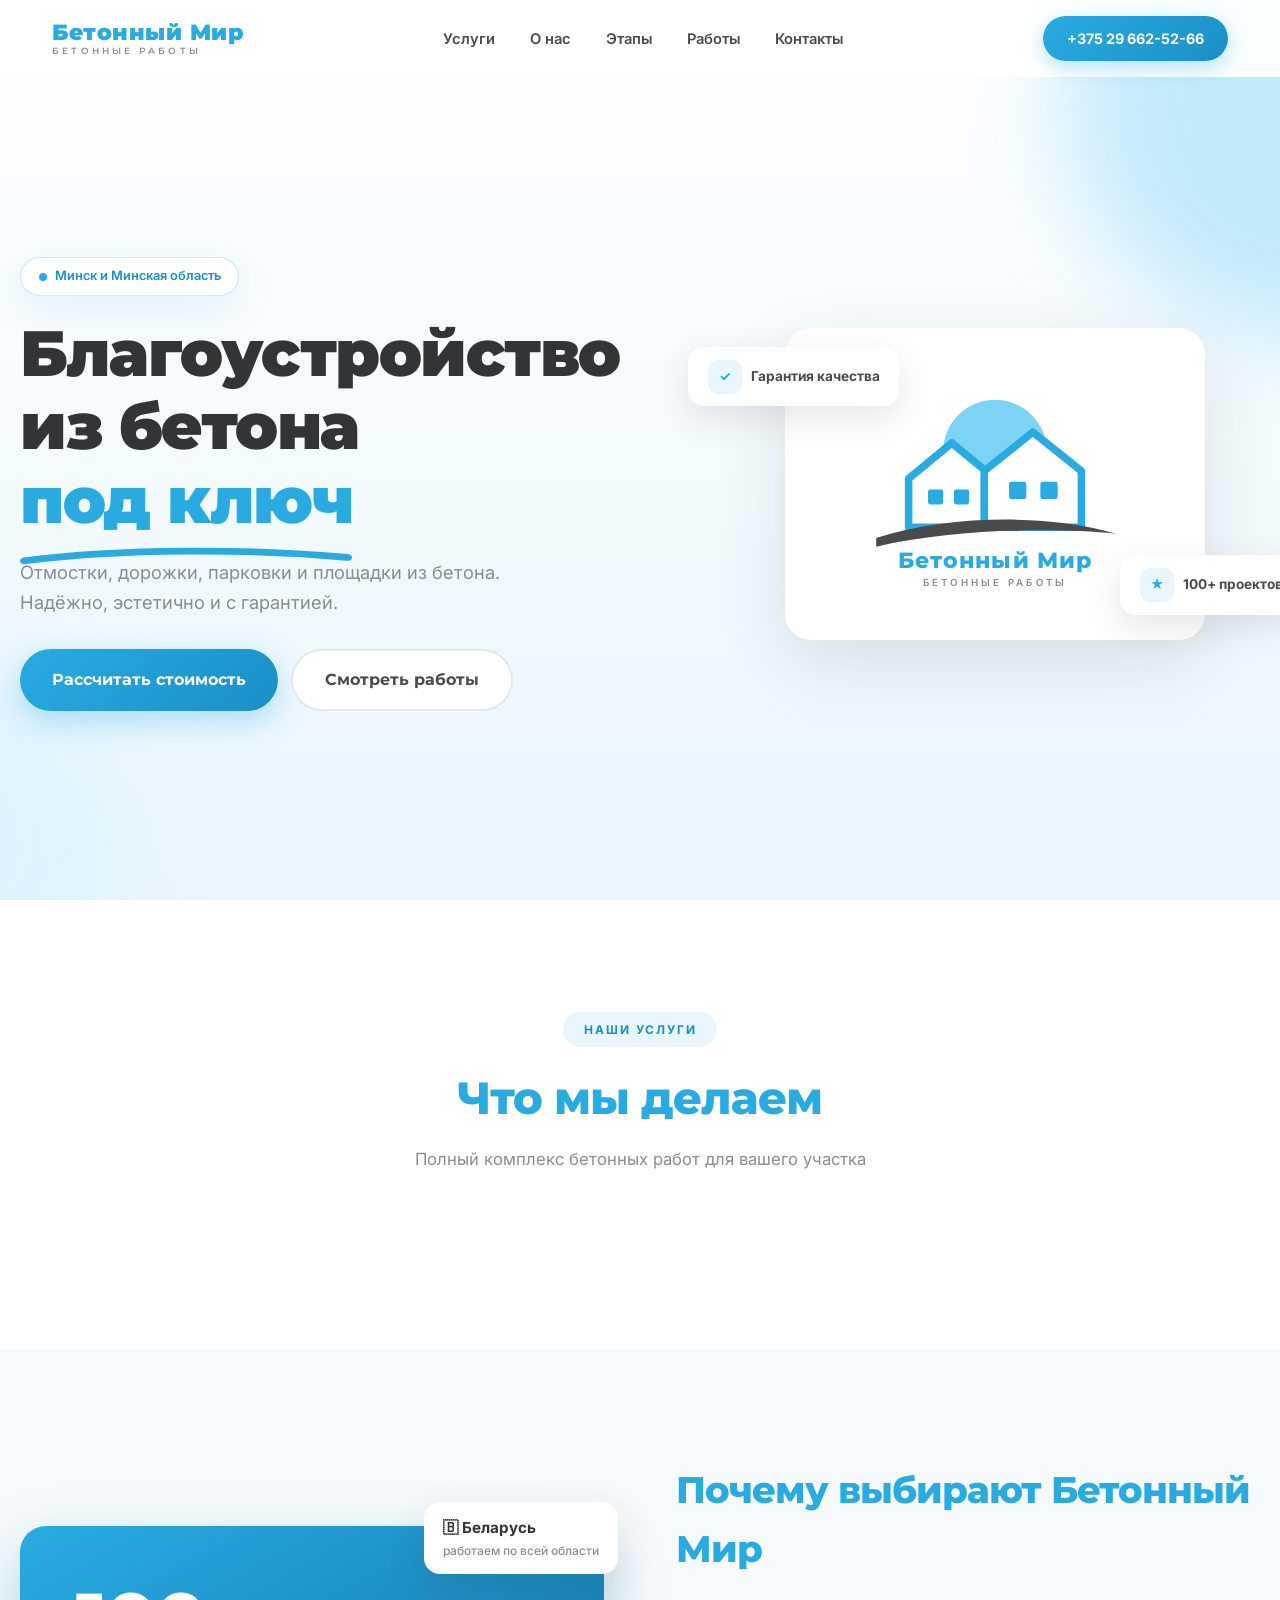
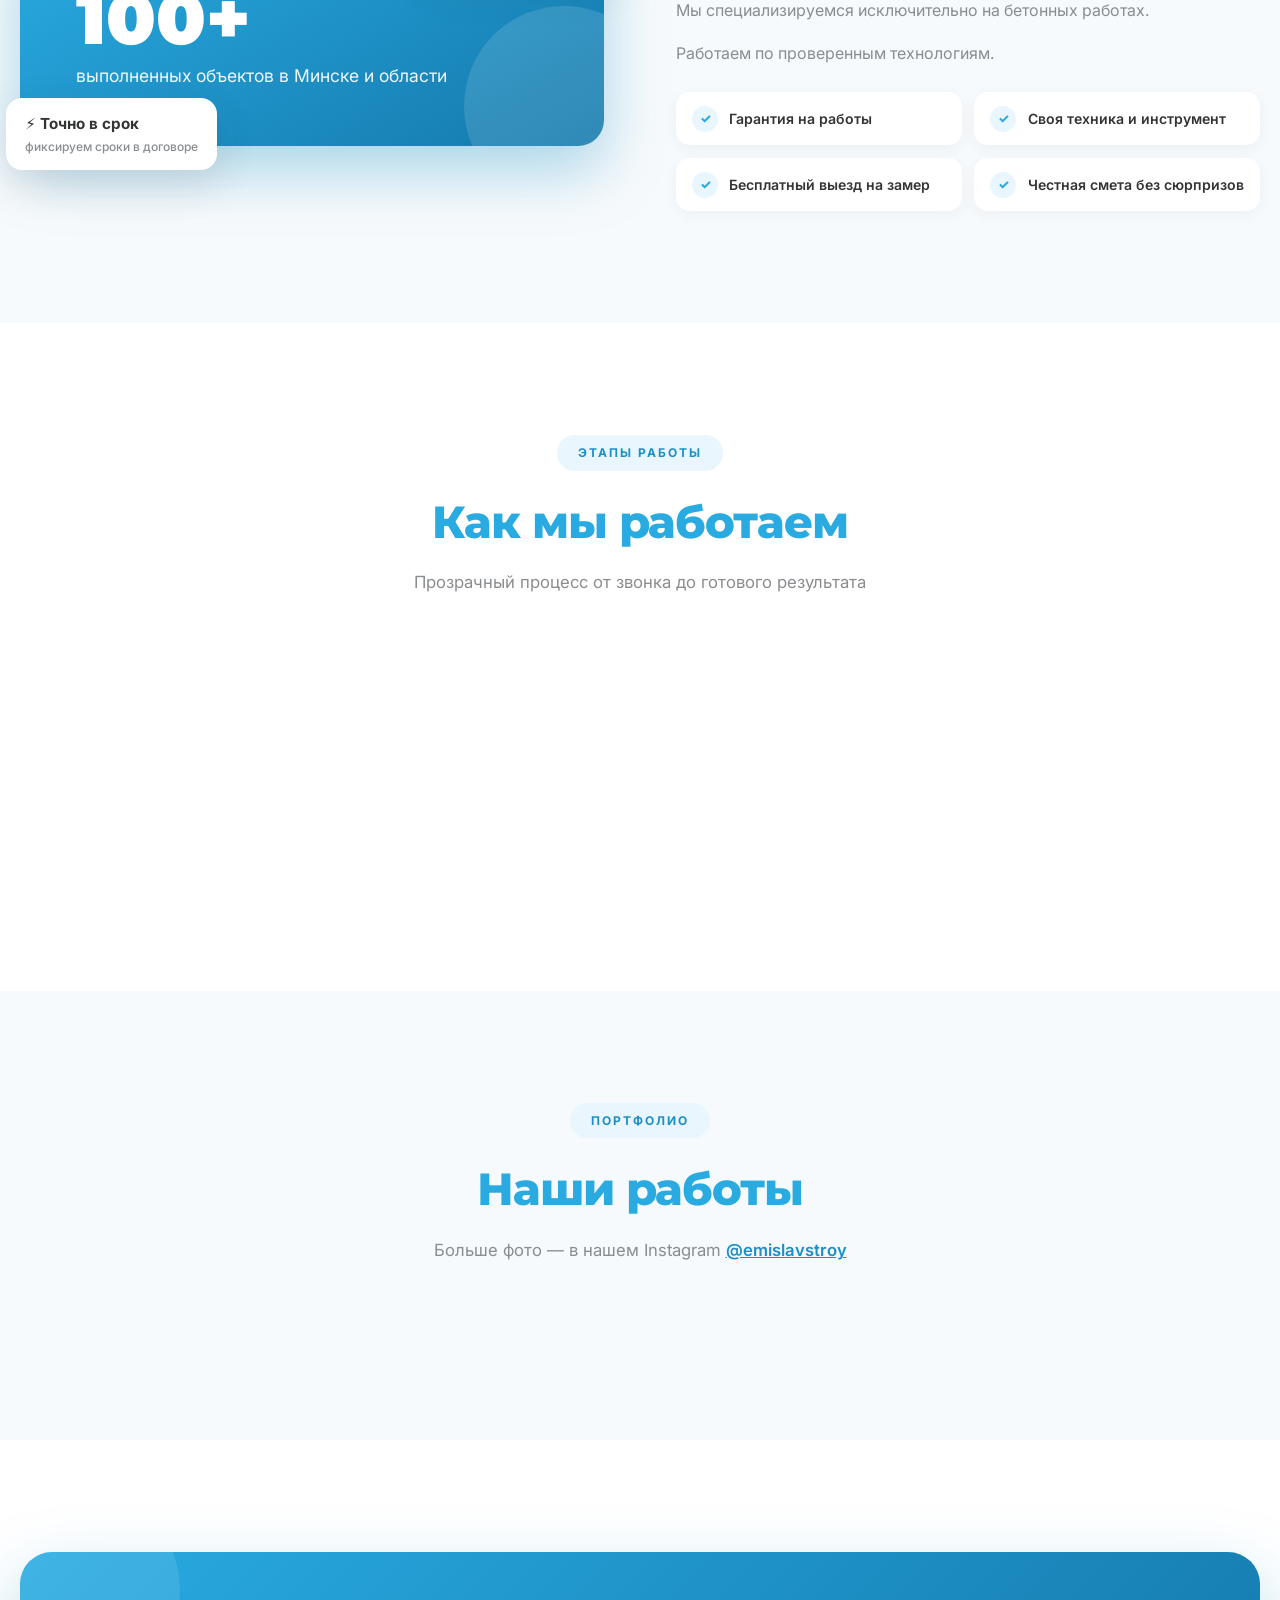
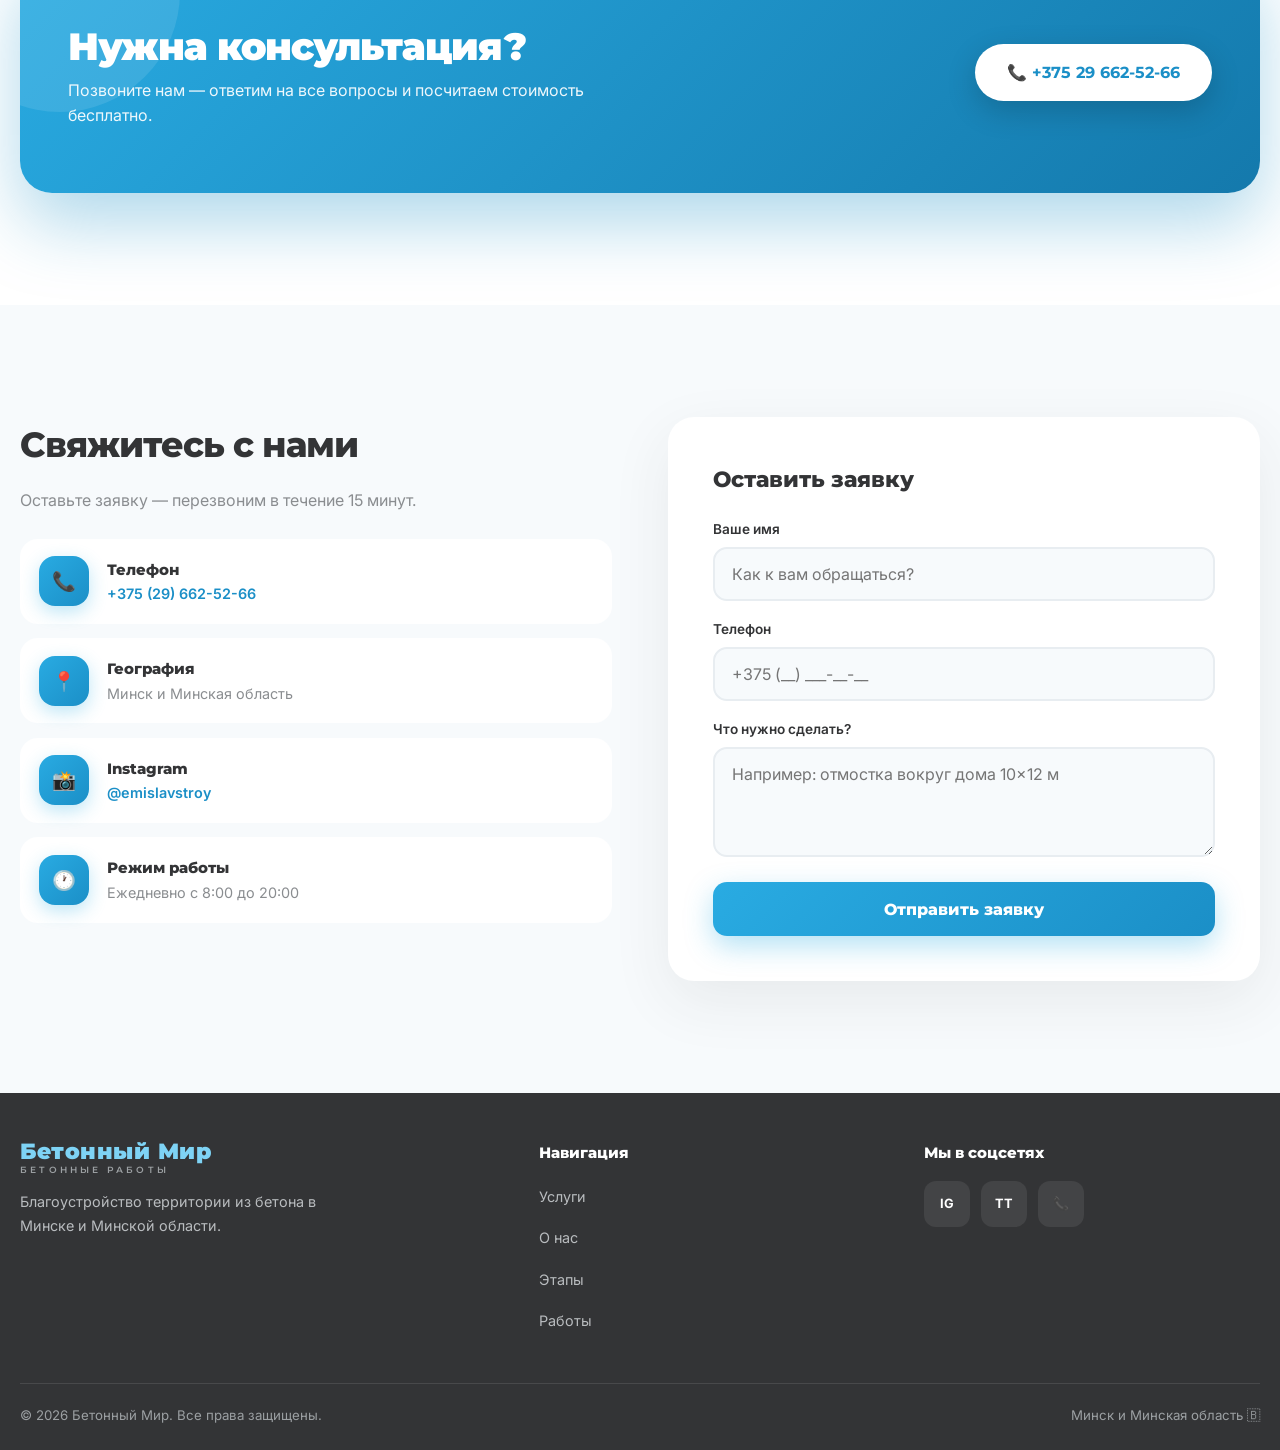
==== index.html @ 0eb6bd63 "Add files via upload" ====
<!DOCTYPE html>
<html lang="ru">
<head>
<meta charset="UTF-8">
<meta name="viewport" content="width=device-width, initial-scale=1.0, viewport-fit=cover">
<meta name="description" content="EMISLAVSTROY — бетонные работы в Минске и Минской области.">
<meta name="theme-color" content="#ffffff">
<title>Бетонный Мир — Бетонные работы | Минск и область</title>
<link rel="icon" href="data:image/svg+xml,%3Csvg xmlns='http://www.w3.org/2000/svg' viewBox='0 0 100 100'%3E%3Ccircle cx='50' cy='32' r='24' fill='%237ED3F5'/%3E%3Cpath d='M18 52 L36 37 L54 52 V76 H18 Z' fill='white' stroke='%2329ABE2' stroke-width='6'/%3E%3Cpath d='M48 48 L68 32 L88 48 V76 H48 Z' fill='white' stroke='%2329ABE2' stroke-width='6'/%3E%3C/svg%3E">
<link rel="preconnect" href="https://fonts.googleapis.com">
<link rel="preconnect" href="https://fonts.gstatic.com" crossorigin>
<link href="https://fonts.googleapis.com/css2?family=Montserrat:wght@500;700;800;900&family=Inter:wght@400;500;600;700&display=swap" rel="stylesheet">
<link rel="stylesheet" href="style.css">
</head>
<body>

<!-- Кнопка перехода в админку (видна только при наличии токена) -->
<a href="admin.html" id="adminLink" class="admin-fab" title="Админ-панель" style="display:none;">⚙️</a>

<nav class="navbar" aria-label="Главная навигация">
  <div class="nav-container">
    <a href="#" class="logo" aria-label="EMISLAVSTROY — на главную">
      <span class="logo-main">Бетонный Мир</span>
      <span class="logo-sub">Бетонные работы</span>
    </a>
    <ul class="nav-links">
      <li><a href="#services">Услуги</a></li>
      <li><a href="#about">О нас</a></li>
      <li><a href="#process">Этапы</a></li>
      <li><a href="#gallery">Работы</a></li>
      <li><a href="#contact">Контакты</a></li>
    </ul>
    <a href="tel:+375296625266" class="nav-phone" id="navPhone">+375 29 662-52-66</a>
    <a href="tel:+375296625266" class="nav-call" aria-label="Позвонить">📞</a>
    <button class="hamburger" id="hamburger" aria-label="Открыть меню" aria-expanded="false" aria-controls="mobileMenu">
      <span></span><span></span><span></span>
    </button>
  </div>
</nav>

<div class="mobile-menu" id="mobileMenu">
  <a class="m-link" href="#services">Услуги</a>
  <a class="m-link" href="#about">О нас</a>
  <a class="m-link" href="#process">Этапы</a>
  <a class="m-link" href="#gallery">Работы</a>
  <a class="m-link" href="#contact">Контакты</a>
  <a class="m-phone" href="tel:+375296625266" id="mobPhone">📞 +375 29 662-52-66</a>
  <div class="m-social">
    <a href="https://www.instagram.com/emislavstroy" target="_blank" rel="noopener" aria-label="Instagram" id="mobInst">IG</a>
    <a href="https://www.tiktok.com/@emislavstroy" target="_blank" rel="noopener" aria-label="TikTok" id="mobTiktok">TT</a>
  </div>
</div>

<header class="hero">
  <div class="hero-blob blob-1"></div>
  <div class="hero-blob blob-2"></div>
  <div class="hero-container">
    <div>
      <div class="hero-badge"><span class="dot"></span> <span id="heroBadge">Минск и Минская область</span></div>
      <h1><span id="heroTitle1">Благоустройство из бетона </span><span class="accent" id="heroTitle2">под ключ
        <svg viewBox="0 0 200 20" fill="none" preserveAspectRatio="none" aria-hidden="true"><path d="M3 15 C 60 4, 140 4, 197 12" stroke="#29ABE2" stroke-width="6" stroke-linecap="round"/></svg>
      </span></h1>
      <p id="heroSubtitle">Отмостки, дорожки, парковки и площадки из бетона. Надёжно, эстетично и с гарантией.</p>
      <div class="hero-buttons">
        <a href="#contact" class="btn btn-primary" id="heroBtn1">Рассчитать стоимость</a>
        <a href="#gallery" class="btn btn-ghost" id="heroBtn2">Смотреть работы</a>
      </div>
    </div>
    <div class="hero-visual">
      <div class="hero-card">
        <svg viewBox="0 0 300 200" fill="none" xmlns="http://www.w3.org/2000/svg" role="img" aria-label="Логотип EMISLAVSTROY">
          <circle cx="150" cy="70" r="48" fill="#7ED3F5"/>
          <g stroke="#29ABE2" stroke-width="7" fill="#fff" stroke-linejoin="round">
            <path d="M70 95 L110 62 L150 95 V140 H70 Z"/>
            <path d="M140 88 L185 52 L230 88 V140 H140 Z"/>
          </g>
          <g fill="#29ABE2">
            <rect x="88" y="105" width="14" height="14" rx="2"/>
            <rect x="112" y="105" width="14" height="14" rx="2"/>
            <rect x="163" y="98" width="16" height="16" rx="2"/>
            <rect x="192" y="98" width="16" height="16" rx="2"/>
          </g>
          <path d="M40 150 C 110 128, 200 128, 262 146 C 200 140, 110 142, 40 158 Z" fill="#4A4B4D"/>
          <text x="150" y="178" text-anchor="middle" font-family="Montserrat, sans-serif" font-weight="800" font-size="20" fill="#29ABE2" letter-spacing="1">Бетонный Мир</text>
          <text x="150" y="194" text-anchor="middle" font-family="Inter, sans-serif" font-weight="600" font-size="9" fill="#8A8D90" letter-spacing="3">БЕТОННЫЕ РАБОТЫ</text>
        </svg>
      </div>
      <div class="hero-float float-1"><span class="ico">✓</span> Гарантия качества</div>
      <div class="hero-float float-2"><span class="ico">★</span> 100+ проектов</div>
    </div>
  </div>
</header>

<main>
<section id="services">
  <div class="container">
    <div class="section-header fade-in">
      <div class="section-tag" id="svcTag">Наши услуги</div>
      <h2 class="section-title"><span id="svcTitle1">Что мы </span><span id="svcTitle2">делаем</span></h2>
      <p class="section-subtitle" id="svcSubtitle">Полный комплекс бетонных работ для вашего участка</p>
    </div>
    <div class="services-grid" id="servicesGrid"></div>
  </div>
</section>

<section id="about" class="about">
  <div class="container">
    <div class="about-grid">
      <div class="about-visual fade-in">
        <div class="about-main-card">
          <div class="big" id="aboutBig">100+</div>
          <div class="lbl" id="aboutLbl">выполненных объектов в Минске и области</div>
        </div>
        <div class="about-mini mini-1">🇧 Беларусь<small>работаем по всей области</small></div>
        <div class="about-mini mini-2">⚡ Точно в срок<small>фиксируем сроки в договоре</small></div>
      </div>
      <div class="about-text fade-in">
        <h2><span id="aboutTitle1">Почему выбирают </span><span id="aboutTitle2">Бетонный Мир</span></h2>
        <p id="aboutP1">Мы специализируемся исключительно на бетонных работах.</p>
        <p id="aboutP2">Работаем по проверенным технологиям.</p>
        <div class="about-features" id="aboutFeatures"></div>
      </div>
    </div>
  </div>
</section>

<section id="process">
  <div class="container">
    <div class="section-header fade-in">
      <div class="section-tag" id="procTag">Этапы работы</div>
      <h2 class="section-title"><span id="procTitle1">Как мы </span><span id="procTitle2">работаем</span></h2>
      <p class="section-subtitle" id="procSubtitle">Прозрачный процесс от звонка до готового результата</p>
    </div>
    <div class="process-steps" id="processSteps"></div>
  </div>
</section>

<section id="gallery" class="gallery">
  <div class="container">
    <div class="section-header fade-in">
      <div class="section-tag" id="galTag">Портфолио</div>
      <h2 class="section-title"><span id="galTitle1">Наши </span><span id="galTitle2">работы</span></h2>
      <p class="section-subtitle" id="galSubtitle">Больше фото — в нашем Instagram <a href="https://www.instagram.com/emislavstroy" target="_blank" rel="noopener" style="color:var(--blue-dark);font-weight:600;" id="galInstLink">@emislavstroy</a></p>
    </div>
    <div class="gallery-grid" id="galleryGrid"></div>
  </div>
</section>

<section>
  <div class="container">
    <div class="cta-box fade-in">
      <div>
        <h2 id="ctaTitle">Нужна консультация?</h2>
        <p id="ctaSubtitle">Позвоните нам — ответим на все вопросы и посчитаем стоимость бесплатно.</p>
      </div>
      <a href="tel:+375296625266" class="btn btn-white" id="ctaPhone">📞 +375 29 662-52-66</a>
    </div>
  </div>
</section>

<section id="contact" class="contact">
  <div class="container">
    <div class="contact-grid">
      <div class="contact-info fade-in">
        <h2 id="contactTitle">Свяжитесь с нами</h2>
        <p id="contactSubtitle">Оставьте заявку — перезвоним в течение 15 минут.</p>
        <div id="contactItems"></div>
      </div>
      <form class="contact-form fade-in" id="contactForm" onsubmit="submitForm(event)">
        <h3>Оставить заявку</h3>
        <div class="form-group"><label for="name">Ваше имя</label><input id="name" type="text" autocomplete="name" placeholder="Как к вам обращаться?" required></div>
        <div class="form-group"><label for="phone">Телефон</label><input id="phone" type="tel" inputmode="tel" autocomplete="tel" placeholder="+375 (__) ___-__-__" required></div>
        <div class="form-group"><label for="msg">Что нужно сделать?</label><textarea id="msg" placeholder="Например: отмостка вокруг дома 10×12 м"></textarea></div>
        <button type="submit" class="form-btn">Отправить заявку</button>
      </form>
    </div>
  </div>
</section>
</main>

<footer class="footer">
  <div class="container">
    <div class="footer-container">
      <div>
        <a href="#" class="logo"><span class="logo-main">Бетонный Мир</span><span class="logo-sub">Бетонные работы</span></a>
        <p class="footer-desc" id="footerDesc">Благоустройство территории из бетона в Минске и Минской области.</p>
      </div>
      <div>
        <h4>Навигация</h4>
        <ul>
          <li><a href="#services">Услуги</a></li>
          <li><a href="#about">О нас</a></li>
          <li><a href="#process">Этапы</a></li>
          <li><a href="#gallery">Работы</a></li>
        </ul>
      </div>
      <div>
        <h4>Мы в соцсетях</h4>
        <div class="socials">
          <a href="https://www.instagram.com/emislavstroy" target="_blank" rel="noopener" aria-label="Instagram" id="footInst">IG</a>
          <a href="https://www.tiktok.com/@emislavstroy" target="_blank" rel="noopener" aria-label="TikTok" id="footTiktok">TT</a>
          <a href="tel:+375296625266" aria-label="Позвонить" id="footPhone">📞</a>
        </div>
      </div>
    </div>
    <div class="footer-bottom">
      <span id="footerCopy">© 2026 EMISLAVSTROY. Все права защищены.</span>
      <span id="footerGeo">Минск и Минская область 🇧</span>
    </div>
  </div>
</footer>

<div class="mobile-cta">
  <a href="tel:+375296625266" class="call" id="mobCtaCall">📞 Позвонить</a>
  <a href="#contactForm" class="req">Оставить заявку</a>
</div>


<script src="script.js"></script>
<script>
/* ===== DYNAMIC CONTENT ENGINE ===== */
document.addEventListener('DOMContentLoaded', function(){
  const LS = k => localStorage.getItem(k);
  const LSJ = k => { try { return JSON.parse(LS(k)||'null'); } catch(e){ return null; } };

  const defaultContent = {
    hero:{ badge:'Минск и Минская область', title:'Благоустройство из бетона', titleAccent:'под ключ', subtitle:'Отмостки, дорожки, парковки и площадки из бетона. Надёжно, эстетично и с гарантией.', btnPrimary:'Рассчитать стоимость', btnGhost:'Смотреть работы' },
    services:{ tag:'Наши услуги', title:'Что мы', titleAccent:'делаем', subtitle:'Полный комплекс бетонных работ для вашего участка' },
    about:{ title:'Почему выбирают', titleAccent:'Бетонный Мир', p1:'Мы специализируемся исключительно на бетонных работах.', p2:'Работаем по проверенным технологиям.', stats:{ big:'100+', label:'выполненных объектов в Минске и области' }, features:['Гарантия на работы','Своя техника и инструмент','Бесплатный выезд на замер','Честная смета без сюрпризов'] },
    process:{ tag:'Этапы работы', title:'Как мы', titleAccent:'работаем', subtitle:'Прозрачный процесс от звонка до готового результата', steps:[ {num:'1',title:'Заявка',desc:'Звоните или пишете нам — консультируем бесплатно'}, {num:'2',title:'Выезд и замер',desc:'Приезжаем на объект, оцениваем объём работ'}, {num:'3',title:'Смета и сроки',desc:'Называем точную стоимость и дату готовности'}, {num:'4',title:'Сдача объекта',desc:'Выполняем работы и убираем за собой территорию'} ] },
    gallery:{ tag:'Портфолио', title:'Наши', titleAccent:'работы', subtitle:'Больше фото — в нашем Instagram <a href="https://www.instagram.com/emislavstroy" target="_blank" rel="noopener" style="color:var(--blue-dark);font-weight:600;">@emislavstroy</a>' },
    cta:{ title:'Нужна консультация?', subtitle:'Позвоните нам — ответим на все вопросы и посчитаем стоимость бесплатно.' },
    contact:{ title:'Свяжитесь с нами', subtitle:'Оставьте заявку — перезвоним в течение 15 минут.', items:[ {icon:'📞',title:'Телефон',value:'+375 (29) 662-52-66',type:'phone'}, {icon:'📍',title:'География',value:'Минск и Минская область',type:'text'}, {icon:'📸',title:'Instagram',value:'@emislavstroy',type:'link',url:'https://www.instagram.com/emislavstroy'}, {icon:'🕐',title:'Режим работы',value:'Ежедневно с 8:00 до 20:00',type:'text'} ] },
    footer:{ desc:'Благоустройство территории из бетона в Минске и Минской области.', copy:'© 2026 Бетонный Мир. Все права защищены.', geo:'Минск и Минская область 🇧' }
  };

  const st = LSJ('emis_settings') || {};
  const c = LSJ('emis_content') || defaultContent;

  function setText(id, val) { const el = document.getElementById(id); if (el && val !== undefined) el.textContent = val; }
  function setHTML(id, val) { const el = document.getElementById(id); if (el && val !== undefined) el.innerHTML = val; }

  // Settings
  const setPhone = (id, phone) => {
    const el = document.getElementById(id);
    if (!el || !phone) return;
    const clean = phone.replace(/\D/g, '');
    el.textContent = (id.includes('cta') || id.includes('mobCta')) ? '📞 ' + phone : phone;
    if (el.tagName === 'A') el.href = 'tel:' + clean;
  };
  if (st.phone) {
    setPhone('navPhone', st.phone); setPhone('mobPhone', st.phone);
    setPhone('ctaPhone', st.phone); setPhone('mobCtaCall', st.phone);
    const fp = document.getElementById('footPhone'); if (fp) fp.href = 'tel:' + st.phone.replace(/\D/g, '');
  }
  if (st.instagram) {
    ['mobInst', 'footInst', 'galInstLink'].forEach(id => { const el = document.getElementById(id); if (el) el.href = st.instagram; });
  }
  if (st.tiktok) {
    ['mobTiktok', 'footTiktok'].forEach(id => { const el = document.getElementById(id); if (el) el.href = st.tiktok; });
  }
  if (st.siteTitle) document.title = st.siteTitle;
  const meta = document.querySelector('meta[name="description"]');
  if (meta && st.metaDescription) meta.content = st.metaDescription;

  // Content
  if (c.hero) {
    setText('heroBadge', c.hero.badge);
    setText('heroTitle1', c.hero.title ? c.hero.title + ' ' : '');
    if (c.hero.titleAccent) {
      const el = document.getElementById('heroTitle2');
      if (el) el.childNodes[0].textContent = c.hero.titleAccent + ' ';
    }
    setText('heroSubtitle', c.hero.subtitle);
    setText('heroBtn1', c.hero.btnPrimary);
    setText('heroBtn2', c.hero.btnGhost);
  }
  if (c.services) {
    setText('svcTag', c.services.tag);
    setText('svcTitle1', c.services.title ? c.services.title + ' ' : '');
    setText('svcTitle2', c.services.titleAccent);
    setText('svcSubtitle', c.services.subtitle);
  }
  if (c.about) {
    setText('aboutTitle1', c.about.title ? c.about.title + ' ' : '');
    setText('aboutTitle2', c.about.titleAccent);
    setText('aboutP1', c.about.p1);
    setText('aboutP2', c.about.p2);
    setText('aboutBig', c.about.stats?.big);
    setText('aboutLbl', c.about.stats?.label);
    if (c.about.features) {
      document.getElementById('aboutFeatures').innerHTML = c.about.features.map(f =>
        `<div class="about-feature"><span class="check">✓</span><span>${f}</span></div>`).join('');
    }
  }

  // Этапы — ВСЕГДА рендерим (из контента или из дефолта)
  const proc = c.process || defaultContent.process;
  setText('procTag', proc.tag);
  setText('procTitle1', proc.title ? proc.title + ' ' : '');
  setText('procTitle2', proc.titleAccent);
  setText('procSubtitle', proc.subtitle);
  const steps = proc.steps || defaultContent.process.steps;
  document.getElementById('processSteps').innerHTML = steps.map(s =>
    `<div class="step fade-in"><div class="step-num">${s.num}</div><h3>${s.title}</h3><p>${s.desc}</p></div>`).join('');

  if (c.gallery) {
    setText('galTag', c.gallery.tag);
    setText('galTitle1', c.gallery.title ? c.gallery.title + ' ' : '');
    setText('galTitle2', c.gallery.titleAccent);
    setHTML('galSubtitle', c.gallery.subtitle);
  }
  if (c.cta) {
    setText('ctaTitle', c.cta.title);
    setText('ctaSubtitle', c.cta.subtitle);
  }
  if (c.contact) {
    setText('contactTitle', c.contact.title);
    setText('contactSubtitle', c.contact.subtitle);
    if (c.contact.items) {
      document.getElementById('contactItems').innerHTML = c.contact.items.map(it => {
        let val = it.type === 'phone' ? `<a href="tel:${it.value.replace(/\D/g, '')}">${it.value}</a>` :
                    it.type === 'link' ? `<a href="${it.url || '#' }" target="_blank" rel="noopener">${it.value}</a>` : it.value;
        return `<div class="contact-item"><div class="contact-icon">${it.icon}</div><div><h4>${it.title}</h4><p>${val}</p></div></div>`;
      }).join('');
    }
  }
  if (c.footer) {
    setText('footerDesc', c.footer.desc);
    setText('footerCopy', c.footer.copy);
    setText('footerGeo', c.footer.geo);
  }

  // Services
  const svcs = LSJ('emis_services');
  if (svcs && svcs.length) {
    document.getElementById('servicesGrid').innerHTML = svcs.map((s, i) => {
      const img = s.image ? `<img src="${s.image}" alt="${s.title}" class="svc-img" loading="lazy">` : `<div class="service-icon">${s.icon || '🔧'}</div>`;
      return `<div class="service-card fade-in"><span class="num">0${i + 1}</span>${img}<h3>${s.title}</h3><p>${s.desc}</p></div>`;
    }).join('');
  }

  // Gallery
  const gals = LSJ('emis_gallery');
  if (gals && gals.length) {
    document.getElementById('galleryGrid').innerHTML = gals.map(g => {
      const bg = g.image ? `background-image:url('${g.image}');background-size:cover;background-position:center;` : '';
      return `<div class="gallery-item" style="${bg}"><span class="g-icon">📷</span><div class="cap">${g.title}<small>${g.subtitle}</small></div></div>`;
    }).join('');
  }

  // Показать кнопку админки если авторизован
  if (localStorage.getItem('emis_admin_token') === 'ok') {
    document.getElementById('adminLink').style.display = 'flex';
  }

  // Live-sync
  window.addEventListener('storage', e => {
    if (e.key && e.key.startsWith('emis_')) location.reload();
  });
  if (typeof BroadcastChannel !== 'undefined') {
    const bc = new BroadcastChannel('emis_sync');
    bc.onmessage = () => location.reload();
  }
});
</script>
</body>
</html>
---- style.css ----
/* ============ БАЗА (mobile-first) ============ */
:root {
    --blue: #29ABE2;
    --blue-dark: #1B8FC7;
    --blue-deep: #1479AC;
    --blue-light: #E9F6FD;
    --blue-sky: #7ED3F5;
    --graphite: #4A4B4D;
    --graphite-dark: #333436;
    --gray: #8A8D90;
    --light: #F7FAFC;
    --white: #FFFFFF;
    --radius: 22px;
    --shadow: 0 10px 40px rgba(41,171,226,.12);
    --nav-h: 64px;
    --safe-b: env(safe-area-inset-bottom, 0px);
    --safe-t: env(safe-area-inset-top, 0px);
}

* { margin: 0; padding: 0; box-sizing: border-box; }

html {
    scroll-behavior: smooth;
    -webkit-text-size-adjust: 100%;
    text-size-adjust: 100%;
}

body {
    font-family: 'Inter', system-ui, -apple-system, sans-serif;
    font-size: 16px;
    color: var(--graphite);
    background: var(--white);
    line-height: 1.6;
    overflow-x: clip;
    -webkit-tap-highlight-color: transparent;
    touch-action: manipulation;
}

h1,h2,h3,h4,.logo { font-family: 'Montserrat', sans-serif; }
img, svg { max-width: 100%; display: block; }
a { -webkit-touch-callout: none; }

::selection { background: var(--blue); color: #fff; }

:focus-visible { outline: 3px solid var(--blue); outline-offset: 3px; border-radius: 6px; }

/* Контейнер — резиновый на всех экранах */
.container {
    width: min(100% - 2.5rem, 1300px);
    margin-inline: auto;
}

section {
    padding: clamp(3.5rem, 9vw, 7rem) 0;
    scroll-margin-top: calc(var(--nav-h) + 12px);
}

/* ============ NAVBAR ============ */
.navbar {
    position: fixed; top: 0; left: 0; right: 0; z-index: 1000;
    padding: .8rem 1.2rem;
    padding-top: calc(.8rem + var(--safe-t));
    background: rgba(255,255,255,.92);
    backdrop-filter: blur(14px);
    -webkit-backdrop-filter: blur(14px);
    transition: box-shadow .3s, padding .3s;
}
.navbar.scrolled { box-shadow: 0 4px 24px rgba(51,52,54,.08); }

.nav-container {
    width: min(100% - 2.5rem, 1300px);
    margin-inline: auto;
    display: flex; align-items: center; justify-content: space-between; gap: 1rem;
}

.logo { display: flex; flex-direction: column; line-height: 1; text-decoration: none; }
.logo-main { font-size: clamp(1rem, 4vw, 1.35rem); font-weight: 900; color: var(--blue); letter-spacing: .5px; }
.logo-sub { font-size: .55rem; font-weight: 600; color: var(--gray); letter-spacing: 3.2px; margin-top: 3px; text-transform: uppercase; }

.nav-links { display: none; }
.nav-phone { display: none; }

/* Кнопка звонка (мобайл) — 44px tap-target */
.nav-call {
    width: 44px; height: 44px; border-radius: 50%;
    background: linear-gradient(135deg, var(--blue), var(--blue-dark));
    color: #fff; display: flex; align-items: center; justify-content: center;
    text-decoration: none; font-size: 1.1rem; flex-shrink: 0;
    box-shadow: 0 6px 18px rgba(41,171,226,.35);
}

.hamburger {
    width: 44px; height: 44px; border: 0; background: transparent;
    display: flex; flex-direction: column; align-items: center; justify-content: center;
    gap: 5px; cursor: pointer; border-radius: 10px;
}
.hamburger span { width: 24px; height: 3px; background: var(--graphite); border-radius: 2px; transition: .3s; }
.hamburger.active span:nth-child(1) { transform: translateY(8px) rotate(45deg); }
.hamburger.active span:nth-child(2) { opacity: 0; }
.hamburger.active span:nth-child(3) { transform: translateY(-8px) rotate(-45deg); }

/* Мобильное меню — во весь экран */
.mobile-menu {
    position: fixed; inset: 0; z-index: 999;
    background: #fff;
    padding: calc(var(--nav-h) + var(--safe-t) + 1.5rem) 1.5rem 2rem;
    display: flex; flex-direction: column; gap: .4rem;
    transform: translateX(100%);
    transition: transform .4s cubic-bezier(.4,0,.2,1);
    visibility: hidden;
}
.mobile-menu.open { transform: translateX(0); visibility: visible; }
.mobile-menu a.m-link {
    font-family: 'Montserrat'; font-weight: 800; font-size: 1.3rem;
    color: var(--graphite-dark); text-decoration: none;
    padding: .9rem .5rem; border-bottom: 1px solid #EEF2F5;
    min-height: 48px; display: flex; align-items: center;
}
.mobile-menu a.m-link:active { color: var(--blue); }
.mobile-menu .m-phone {
    margin-top: 1.5rem; text-align: center;
    background: linear-gradient(135deg, var(--blue), var(--blue-dark));
    color: #fff; text-decoration: none; font-weight: 800; font-family: 'Montserrat';
    padding: 1.1rem; border-radius: 16px; font-size: 1.1rem;
    box-shadow: 0 10px 30px rgba(41,171,226,.35);
}
.mobile-menu .m-social { margin-top: auto; display: flex; gap: .8rem; justify-content: center; padding-top: 1.5rem; }
.mobile-menu .m-social a {
    width: 48px; height: 48px; border-radius: 14px; background: var(--blue-light);
    color: var(--blue-dark); font-weight: 800; display: flex; align-items: center; justify-content: center;
    text-decoration: none; font-size: .85rem;
}
body.menu-open { overflow: hidden; }

/* ============ HERO ============ */
.hero {
    min-height: 100vh;
    min-height: 100dvh; /* корректная высота на мобильных браузерах */
    background: linear-gradient(180deg, #fff 0%, var(--blue-light) 100%);
    display: flex; align-items: center;
    position: relative; overflow: hidden;
    padding: calc(var(--nav-h) + var(--safe-t) + 2.5rem) 0 calc(3rem + var(--safe-b));
}
.hero-blob { position: absolute; border-radius: 50%; filter: blur(50px); opacity: .45; pointer-events: none; }
.blob-1 { width: min(70vw, 500px); height: min(70vw, 500px); background: var(--blue-sky); top: -18%; right: -22%; }
.blob-2 { width: min(55vw, 350px); height: min(55vw, 350px); background: #CFEFFF; bottom: -12%; left: -18%; }

.hero-container {
    width: min(100% - 2.5rem, 1300px); margin-inline: auto;
    display: grid; grid-template-columns: 1fr; gap: 3rem;
    align-items: center; position: relative; z-index: 2;
}

.hero-badge {
    display: inline-flex; align-items: center; gap: .5rem;
    background: #fff; border: 1px solid rgba(41,171,226,.25);
    color: var(--blue-dark); font-weight: 600; font-size: .8rem;
    padding: .5rem 1.1rem; border-radius: 50px; margin-bottom: 1.3rem;
    box-shadow: var(--shadow);
}
.hero-badge .dot { width: 8px; height: 8px; border-radius: 50%; background: var(--blue); animation: pulse 2s infinite; }
@keyframes pulse { 0%,100%{box-shadow:0 0 0 0 rgba(41,171,226,.4);} 50%{box-shadow:0 0 0 8px rgba(41,171,226,0);} }

.hero h1 {
    font-size: clamp(1.75rem, 6.5vw, 4rem);
    font-weight: 900; color: var(--graphite-dark);
    line-height: 1.15; letter-spacing: -1px; margin-bottom: 1.3rem;
    overflow-wrap: break-word;
}
.hero h1 .accent { color: var(--blue); position: relative; display: inline-block; }
.hero h1 .accent svg { position: absolute; left: 0; bottom: -.45em; width: 100%; height: .35em; }

.hero p { font-size: clamp(.98rem, 2.5vw, 1.15rem); color: var(--gray); max-width: 540px; margin-bottom: 2rem; }

.hero-buttons { display: flex; flex-direction: column; gap: .8rem; }
.btn {
    padding: 1rem 2rem; min-height: 52px; border-radius: 50px;
    font-weight: 700; font-size: 1rem; text-decoration: none;
    transition: transform .3s, box-shadow .3s, border-color .3s, color .3s;
    display: inline-flex; align-items: center; justify-content: center; gap: .6rem;
    font-family: 'Montserrat'; text-align: center;
}
.btn-primary { background: linear-gradient(135deg, var(--blue), var(--blue-dark)); color: #fff; box-shadow: 0 10px 30px rgba(41,171,226,.35); }
.btn-primary:active { transform: scale(.97); }
.btn-ghost { background: #fff; color: var(--graphite); border: 2px solid #E3E8EC; }

.hero-visual { display: flex; justify-content: center; position: relative; }
.hero-card {
    background: #fff; border-radius: 26px; padding: clamp(1.5rem, 5vw, 3rem);
    box-shadow: 0 25px 70px rgba(51,52,54,.12); text-align: center;
    width: min(100%, 420px);
}
.hero-float { display: none; }

/* ============ СЕКЦИИ: заголовки ============ */
.section-header { text-align: center; margin-bottom: clamp(2.5rem, 6vw, 4rem); }
.section-tag {
    display: inline-block; background: var(--blue-light); color: var(--blue-dark);
    font-weight: 700; font-size: .75rem; letter-spacing: 2px; text-transform: uppercase;
    padding: .5rem 1.3rem; border-radius: 50px; margin-bottom: 1rem;
}
.section-title { font-size: clamp(1.6rem, 5.5vw, 2.8rem); font-weight: 800; color: var(--graphite-dark); letter-spacing: -1px; margin-bottom: .7rem; }
.section-title span { color: var(--blue); }
.section-subtitle { color: var(--gray); font-size: clamp(.95rem, 2.5vw, 1.05rem); max-width: 640px; margin-inline: auto; }

/* ============ УСЛУГИ ============ */
.services-grid {
    display: grid; gap: 1.2rem;
    grid-template-columns: repeat(auto-fit, minmax(min(100%, 280px), 1fr));
}
.service-card {
    background: #fff; border: 1px solid #EDF1F4; border-radius: var(--radius);
    padding: 2rem 1.6rem; transition: transform .35s, box-shadow .35s, border-color .35s;
    position: relative; overflow: hidden;
}
.service-card .num { position: absolute; top: 1.3rem; right: 1.4rem; font-family: 'Montserrat'; font-weight: 900; font-size: 2.2rem; color: #EFF6FA; }
.service-icon {
    width: 60px; height: 60px; border-radius: 18px;
    background: linear-gradient(135deg, var(--blue-light), #D3EEFC);
    display: flex; align-items: center; justify-content: center;
    font-size: 1.6rem; margin-bottom: 1.2rem;
}
.service-card h3 { font-size: 1.15rem; font-weight: 800; color: var(--graphite-dark); margin-bottom: .6rem; }
.service-card p { color: var(--gray); font-size: .95rem; }

/* ============ О НАС ============ */
.about { background: var(--light); }
.about-grid { display: grid; grid-template-columns: 1fr; gap: 3.5rem; align-items: center; }
.about-visual { position: relative; margin-top: 1.5rem; }
.about-main-card {
    background: linear-gradient(150deg, var(--blue), var(--blue-deep));
    border-radius: 26px; padding: clamp(2rem, 6vw, 3.5rem); color: #fff;
    box-shadow: 0 25px 60px rgba(27,143,199,.35);
    position: relative; overflow: hidden;
}
.about-main-card::after { content:''; position: absolute; right: -60px; bottom: -60px; width: 200px; height: 200px; border-radius: 50%; background: rgba(255,255,255,.12); }
.about-main-card .big { font-family: 'Montserrat'; font-size: clamp(3rem, 10vw, 4.5rem); font-weight: 900; line-height: 1; }
.about-main-card .lbl { font-size: clamp(.95rem, 2.5vw, 1.1rem); opacity: .92; margin-top: .5rem; }
.about-mini {
    position: absolute; background: #fff; border-radius: 16px; padding: .9rem 1.2rem;
    box-shadow: 0 15px 40px rgba(51,52,54,.12); font-weight: 700; color: var(--graphite-dark); font-size: .95rem;
}
.about-mini small { display: block; color: var(--gray); font-weight: 500; font-size: .75rem; }
.mini-1 { top: -18px; right: 8px; }
.mini-2 { bottom: -18px; left: 8px; }

.about-text h2 { font-size: clamp(1.6rem, 5vw, 2.3rem); font-weight: 800; color: var(--graphite-dark); letter-spacing: -1px; margin-bottom: 1.2rem; }
.about-text h2 span { color: var(--blue); }
.about-text p { color: var(--gray); margin-bottom: 1.1rem; }
.about-features { display: grid; grid-template-columns: 1fr; gap: .8rem; margin-top: 1.6rem; }
.about-feature { display: flex; align-items: center; gap: .7rem; background: #fff; padding: .85rem 1rem; border-radius: 14px; box-shadow: 0 4px 14px rgba(51,52,54,.05); }
.about-feature .check { width: 26px; height: 26px; flex-shrink: 0; border-radius: 50%; background: var(--blue-light); color: var(--blue); font-weight: 800; display: flex; align-items: center; justify-content: center; font-size: .8rem; }
.about-feature span { font-weight: 600; font-size: .88rem; color: var(--graphite-dark); }

/* ============ ЭТАПЫ ============ */
.process-steps {
    display: grid; gap: 1.2rem;
    grid-template-columns: repeat(auto-fit, minmax(min(100%, 220px), 1fr));
}
.step { background: var(--light); border-radius: var(--radius); padding: 2rem 1.4rem; text-align: center; transition: transform .3s, box-shadow .3s, background .3s; }
.step-num {
    width: 58px; height: 58px; margin: 0 auto 1.1rem; border-radius: 50%;
    background: linear-gradient(135deg, var(--blue), var(--blue-dark));
    color: #fff; font-family: 'Montserrat'; font-weight: 900; font-size: 1.3rem;
    display: flex; align-items: center; justify-content: center;
    box-shadow: 0 8px 22px rgba(41,171,226,.35);
}
.step h3 { font-size: 1.05rem; font-weight: 800; color: var(--graphite-dark); margin-bottom: .4rem; }
.step p { color: var(--gray); font-size: .9rem; }

/* ============ ГАЛЕРЕЯ ============ */
.gallery { background: var(--light); }
.gallery-grid {
    display: grid; gap: 1.1rem;
    grid-template-columns: repeat(auto-fit, minmax(min(100%, 260px), 1fr));
}
.gallery-item {
    border-radius: 20px; overflow: hidden; position: relative;
    aspect-ratio: 4 / 3;
    background: linear-gradient(150deg, #BEE7FA, var(--blue));
    display: flex; align-items: flex-end; padding: 1.3rem;
    transition: transform .3s, box-shadow .3s;
}
.gallery-item:nth-child(1) { background: linear-gradient(160deg, var(--graphite), var(--graphite-dark)); }
.gallery-item:nth-child(2) { background: linear-gradient(150deg, #DFF4FE, var(--blue-sky)); }
.gallery-item:nth-child(3) { background: linear-gradient(150deg, var(--blue), var(--blue-deep)); }
.gallery-item:nth-child(4) { background: linear-gradient(150deg, #9ADCF8, var(--blue-dark)); }
.gallery-item:nth-child(5) { background: linear-gradient(150deg, #6E7073, #4A4B4D); }
.gallery-item .cap { color: #fff; font-weight: 700; font-family: 'Montserrat'; font-size: 1rem; text-shadow: 0 2px 8px rgba(0,0,0,.2); }
.gallery-item .cap small { display: block; font-weight: 500; font-family: 'Inter'; opacity: .85; font-size: .8rem; }
.gallery-item .g-icon { position: absolute; top: 1rem; right: 1rem; width: 40px; height: 40px; background: rgba(255,255,255,.2); backdrop-filter: blur(6px); border-radius: 12px; display: flex; align-items: center; justify-content: center; }

/* ============ CTA ============ */
.cta-box {
    background: linear-gradient(135deg, var(--blue), var(--blue-deep));
    border-radius: clamp(20px, 4vw, 32px);
    padding: clamp(2.2rem, 6vw, 4rem) clamp(1.5rem, 5vw, 3rem);
    color: #fff; display: flex; flex-direction: column; align-items: center;
    text-align: center; gap: 1.8rem; position: relative; overflow: hidden;
    box-shadow: 0 30px 70px rgba(27,143,199,.35);
}
.cta-box::before { content:''; position: absolute; left: -80px; top: -80px; width: 240px; height: 240px; border-radius: 50%; background: rgba(255,255,255,.1); }
.cta-box h2 { font-size: clamp(1.4rem, 4.5vw, 2.4rem); font-weight: 900; letter-spacing: -1px; position: relative; z-index: 2; }
.cta-box p { opacity: .92; max-width: 540px; position: relative; z-index: 2; }
.btn-white { background: #fff; color: var(--blue-dark); position: relative; z-index: 2; box-shadow: 0 10px 30px rgba(0,0,0,.18); width: 100%; max-width: 340px; }

/* ============ КОНТАКТЫ ============ */
.contact { background: var(--light); }
.contact-grid { display: grid; grid-template-columns: 1fr; gap: 2.8rem; }
.contact-info h2 { font-size: clamp(1.6rem, 5vw, 2.2rem); font-weight: 800; color: var(--graphite-dark); letter-spacing: -1px; margin-bottom: .9rem; }
.contact-info > p { color: var(--gray); margin-bottom: 1.6rem; }
.contact-item { display: flex; align-items: center; gap: 1.1rem; background: #fff; padding: 1.1rem 1.2rem; border-radius: 18px; margin-bottom: .9rem; transition: transform .3s, box-shadow .3s; }
.contact-icon { width: 50px; height: 50px; flex-shrink: 0; border-radius: 16px; background: linear-gradient(135deg, var(--blue), var(--blue-dark)); color: #fff; display: flex; align-items: center; justify-content: center; font-size: 1.2rem; box-shadow: 0 6px 18px rgba(41,171,226,.3); }
.contact-item h4 { font-size: .95rem; font-weight: 800; color: var(--graphite-dark); }
.contact-item p { color: var(--gray); font-size: .9rem; }
.contact-item a { color: var(--blue-dark); text-decoration: none; font-weight: 600; }

.contact-form { background: #fff; border-radius: 26px; padding: clamp(1.6rem, 5vw, 2.8rem); box-shadow: 0 20px 60px rgba(51,52,54,.08); }
.contact-form h3 { font-size: 1.35rem; font-weight: 800; color: var(--graphite-dark); margin-bottom: 1.4rem; }
.form-group { margin-bottom: 1.1rem; }
.form-group label { display: block; font-weight: 600; font-size: .85rem; color: var(--graphite-dark); margin-bottom: .4rem; }
.form-group input, .form-group textarea {
    width: 100%; padding: .95rem 1.1rem;
    border: 2px solid #E8EDF1; border-radius: 14px;
    font-family: inherit; font-size: 16px; /* 16px — iOS не зумит при фокусе */
    color: var(--graphite-dark); background: var(--light); transition: border-color .3s, box-shadow .3s, background .3s;
}
.form-group input:focus, .form-group textarea:focus { outline: none; border-color: var(--blue); background: #fff; box-shadow: 0 0 0 4px rgba(41,171,226,.12); }
.form-group textarea { min-height: 110px; resize: vertical; }
.form-btn {
    width: 100%; padding: 1.1rem; min-height: 52px; border: 0; border-radius: 14px;
    background: linear-gradient(135deg, var(--blue), var(--blue-dark)); color: #fff;
    font-family: 'Montserrat'; font-weight: 800; font-size: 1rem; cursor: pointer;
    transition: transform .3s, box-shadow .3s; box-shadow: 0 10px 28px rgba(41,171,226,.35);
}
.form-btn:active { transform: scale(.98); }

/* ============ FOOTER ============ */
.footer { background: var(--graphite-dark); color: #fff; padding: 3rem 0 1.5rem; }
.footer-container { display: grid; grid-template-columns: 1fr; gap: 2.2rem; }
.footer .logo-main { color: var(--blue-sky); }
.footer .logo-sub { color: #9CA0A3; }
.footer-desc { color: #B9BCBF; font-size: .9rem; margin-top: 1rem; max-width: 340px; }
.footer h4 { font-size: .95rem; font-weight: 800; margin-bottom: 1rem; }
.footer ul { list-style: none; }
.footer ul li { margin-bottom: .6rem; }
.footer ul a { color: #B9BCBF; text-decoration: none; font-size: .9rem; display: inline-block; padding: .2rem 0; min-height: 32px; }
.footer ul a:hover { color: var(--blue-sky); }
.footer-bottom { margin-top: 2.2rem; padding-top: 1.3rem; border-top: 1px solid rgba(255,255,255,.1); display: flex; flex-direction: column; gap: .6rem; color: #9CA0A3; font-size: .83rem; }
.socials { display: flex; gap: .7rem; }
.socials a { width: 46px; height: 46px; border-radius: 12px; background: rgba(255,255,255,.08); display: flex; align-items: center; justify-content: center; color: #fff; text-decoration: none; font-weight: 700; font-size: .8rem; transition: background .3s, transform .3s; }
.socials a:hover { background: var(--blue); transform: translateY(-3px); }

/* ============ МОБИЛЬНАЯ CTA-ПАНЕЛЬ (thumb-zone) ============ */
.mobile-cta {
    position: fixed; left: 0; right: 0; bottom: 0; z-index: 998;
    display: flex; gap: .5rem;
    padding: .6rem .7rem calc(.6rem + var(--safe-b));
    background: rgba(255,255,255,.95); backdrop-filter: blur(14px);
    -webkit-backdrop-filter: blur(14px);
    box-shadow: 0 -6px 30px rgba(51,52,54,.1);
}
.mobile-cta a { flex: 1; min-height: 48px; border-radius: 14px; display: flex; align-items: center; justify-content: center; font-family: 'Montserrat'; font-weight: 800; font-size: .85rem; text-decoration: none; white-space: nowrap; padding: 0 .6rem; }
.mobile-cta .call { background: linear-gradient(135deg, var(--blue), var(--blue-dark)); color: #fff; box-shadow: 0 6px 20px rgba(41,171,226,.35); }
.mobile-cta .req { background: var(--blue-light); color: var(--blue-dark); }

/* ============ АНИМАЦИИ ============ */
.fade-in { opacity: 0; transform: translateY(28px); transition: opacity .7s ease, transform .7s ease; }
.fade-in.visible { opacity: 1; transform: translateY(0); }

@media (prefers-reduced-motion: reduce) {
    html { scroll-behavior: auto; }
    *, *::before, *::after { animation: none !important; transition: none !important; }
    .fade-in { opacity: 1; transform: none; }
}

/* ============ ПЛАНШЕТ (≥768px) ============ */
@media (min-width: 768px) {
    .hero-buttons { flex-direction: row; flex-wrap: wrap; }
    .btn { width: auto; }
    .about-features { grid-template-columns: 1fr 1fr; }
    .footer-container { grid-template-columns: 1fr 1fr; }
    .footer-bottom { flex-direction: row; justify-content: space-between; }
    .gallery-grid { gap: 1.3rem; }
}

/* ============ НОУТБУК / ДЕСКТОП (≥1024px) ============ */
@media (min-width: 1024px) {
    :root { --nav-h: 76px; }
    .navbar { padding: 1rem 2rem; }
    .nav-links { display: flex; list-style: none; gap: 2.2rem; }
    .nav-links a { color: var(--graphite); text-decoration: none; font-weight: 600; font-size: .92rem; position: relative; padding: .5rem 0; transition: color .3s; }
    .nav-links a::after { content:''; position: absolute; bottom: 0; left: 0; width: 0; height: 3px; border-radius: 3px; background: var(--blue); transition: width .3s; }
    .nav-links a:hover { color: var(--blue); }
    .nav-links a:hover::after { width: 100%; }
    .nav-phone {
        display: inline-flex; background: linear-gradient(135deg, var(--blue), var(--blue-dark));
        color: #fff; text-decoration: none; font-weight: 700; font-size: .9rem;
        padding: .7rem 1.5rem; border-radius: 50px; box-shadow: 0 6px 20px rgba(41,171,226,.35);
        transition: transform .3s, box-shadow .3s;
    }
    .nav-phone:hover { transform: translateY(-2px); box-shadow: 0 10px 28px rgba(41,171,226,.45); }
    .nav-call, .hamburger, .mobile-menu, .mobile-cta { display: none; }

    .hero-container { grid-template-columns: 1.1fr .9fr; gap: 4rem; }
    .hero h1 { letter-spacing: -1.5px; }
    .hero-float {
        display: flex; position: absolute; background: #fff; border-radius: 16px;
        padding: .8rem 1.2rem; box-shadow: 0 12px 35px rgba(51,52,54,.12);
        font-weight: 700; font-size: .85rem; color: var(--graphite);
        align-items: center; gap: .6rem; animation: floaty 5s ease-in-out infinite;
    }
    .hero-float .ico { width: 34px; height: 34px; border-radius: 10px; background: var(--blue-light); color: var(--blue); display: flex; align-items: center; justify-content: center; }
    .float-1 { top: 6%; left: -8%; }
    .float-2 { bottom: 8%; right: -8%; animation-delay: 2.5s; }
    @keyframes floaty { 0%,100%{transform:translateY(0);} 50%{transform:translateY(-12px);} }

    .about-grid { grid-template-columns: 1fr 1fr; gap: 4.5rem; }
    .about-visual { margin-top: 0; }
    .mini-1 { top: -24px; right: -14px; }
    .mini-2 { bottom: -24px; left: -14px; }

    .gallery-grid { grid-template-columns: repeat(3, 1fr); grid-auto-rows: 235px; }
    .gallery-item { aspect-ratio: auto; }
    .gallery-item:first-child { grid-row: span 2; }

    .cta-box { flex-direction: row; text-align: left; align-items: center; justify-content: space-between; }
    .btn-white { width: auto; white-space: nowrap; }

    .contact-grid { grid-template-columns: 1fr 1fr; gap: 3.5rem; }
    .footer-container { grid-template-columns: 1.4fr 1fr 1fr; gap: 3rem; }

    .service-card:hover { transform: translateY(-8px); box-shadow: 0 20px 50px rgba(41,171,226,.15); border-color: rgba(41,171,226,.3); }
    .step:hover { transform: translateY(-6px); background: #fff; box-shadow: 0 18px 45px rgba(41,171,226,.14); }
    .gallery-item:hover { transform: translateY(-6px); box-shadow: 0 18px 45px rgba(41,171,226,.25); }
    .contact-item:hover { transform: translateX(6px); box-shadow: 0 10px 30px rgba(41,171,226,.12); }
    .btn-primary:hover, .form-btn:hover { transform: translateY(-3px); box-shadow: 0 16px 40px rgba(41,171,226,.45); }
    .btn-ghost:hover { border-color: var(--blue); color: var(--blue); transform: translateY(-3px); }
}

/* ============ БОЛЬШИЕ ЭКРАНЫ (≥1440px) ============ */
@media (min-width: 1440px) {
    .container, .nav-container, .hero-container { width: min(100% - 4rem, 1400px); }
    section { padding: 7.5rem 0; }
}

/* ============ ГОРИЗОНТАЛЬНЫЙ ТЕЛЕФОН ============ */
@media (max-height: 520px) and (orientation: landscape) {
    .hero { padding-top: calc(var(--nav-h) + 2rem); }
    .hero-visual { display: none; }
}

/* Фото в услугах */
.svc-img {
  width: 100%;
  height: 160px;
  object-fit: cover;
  border-radius: 14px;
  margin-bottom: 1.2rem;
  display: block;
}

/* Галерея с фото */
.gallery-item {
  background-size: cover;
  background-position: center;
}
.gallery-item::before {
  content: '';
  position: absolute;
  inset: 0;
  background: linear-gradient(to top, rgba(0,0,0,.55) 0%, rgba(0,0,0,.1) 50%, transparent 100%);
  border-radius: 20px;
  pointer-events: none;
}
.gallery-item .cap,
.gallery-item .g-icon {
  position: relative;
  z-index: 2;
}

/* Кнопка перехода в админку */
.admin-fab {
  position: fixed;
  bottom: calc(1rem + env(safe-area-inset-bottom, 0px));
  right: 1rem;
  z-index: 997;
  width: 48px;
  height: 48px;
  border-radius: 50%;
  background: linear-gradient(135deg, var(--blue), var(--blue-dark));
  color: #fff;
  display: flex;
  align-items: center;
  justify-content: center;
  text-decoration: none;
  font-size: 1.2rem;
  box-shadow: 0 6px 20px rgba(41,171,226,.4);
  transition: transform .2s, box-shadow .2s;
}
.admin-fab:hover {
  transform: translateY(-3px) scale(1.05);
  box-shadow: 0 10px 28px rgba(41,171,226,.5);
}
@media (min-width: 1024px) {
  .admin-fab { bottom: 1.5rem; right: 1.5rem; width: 52px; height: 52px; font-size: 1.3rem; }
}

/* Форма заявки — якорь */
#contactForm {
  scroll-margin-top: calc(var(--nav-h) + 20px);
}
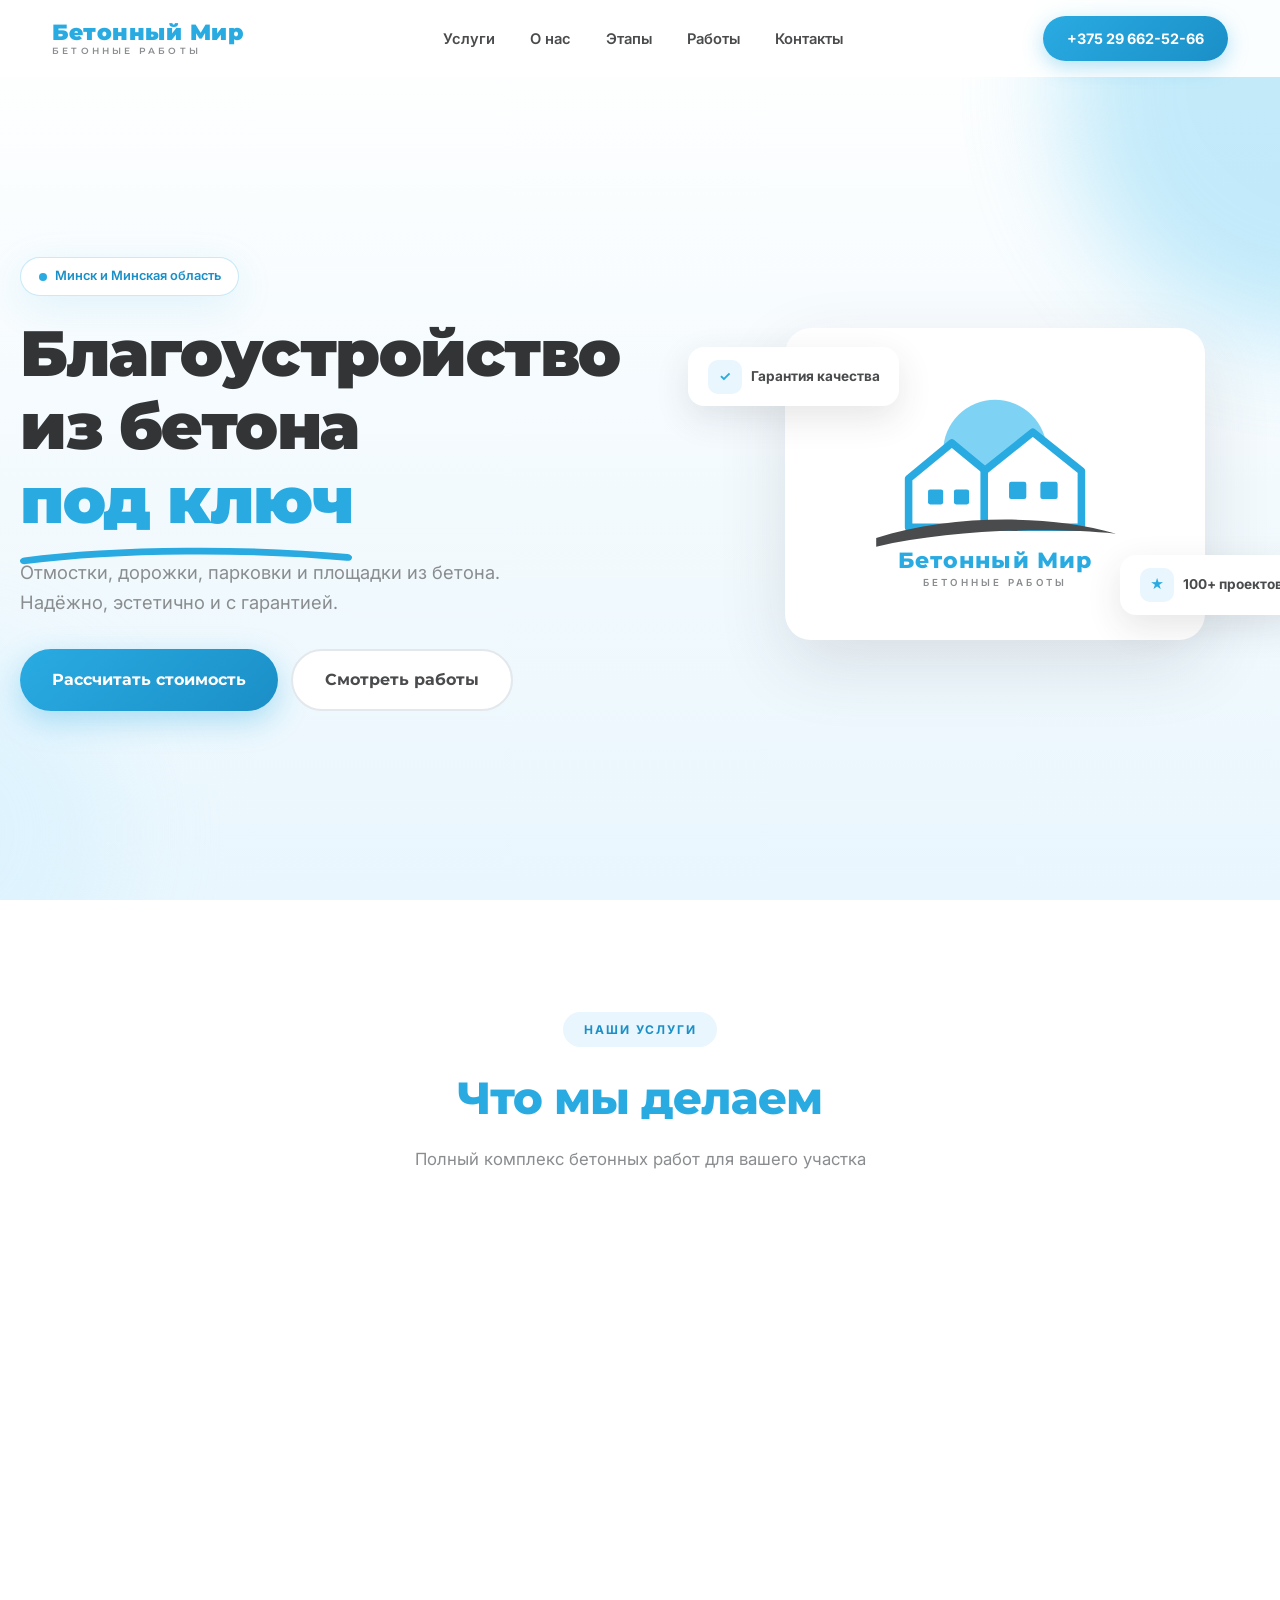
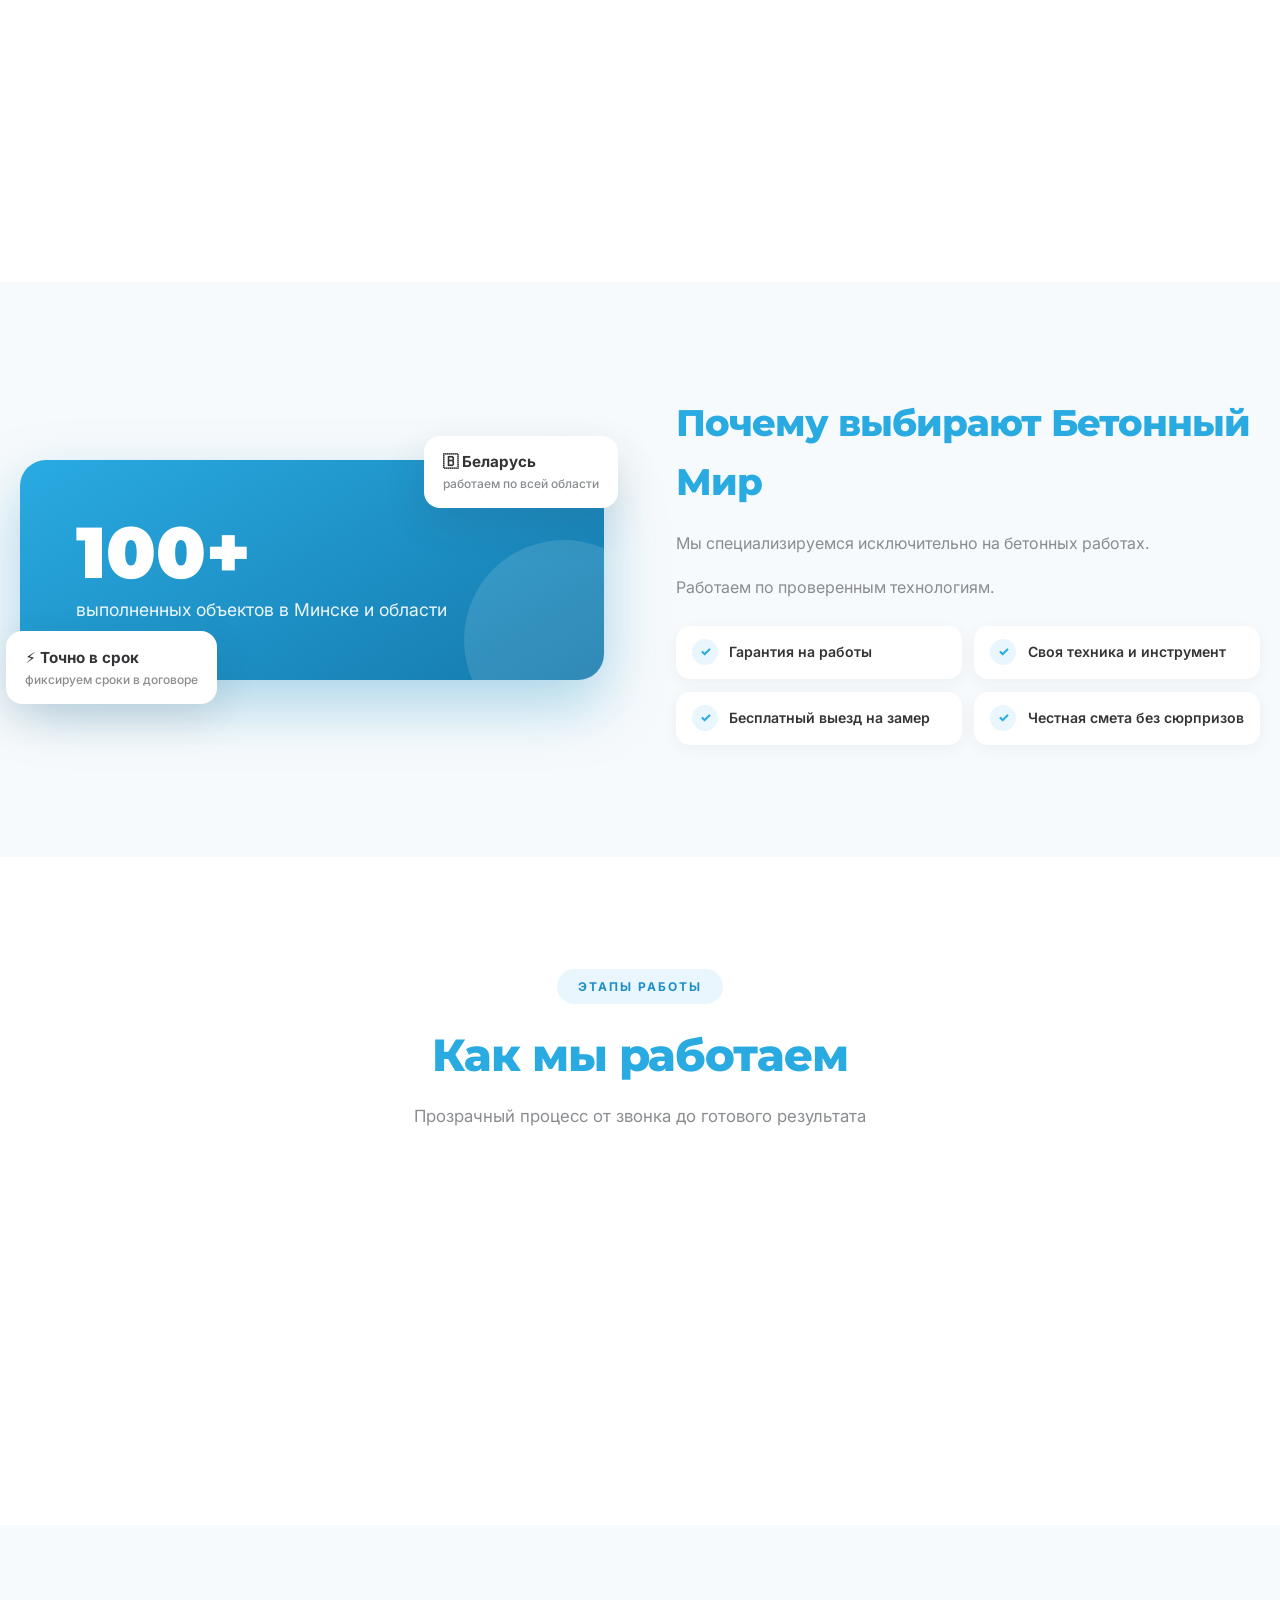
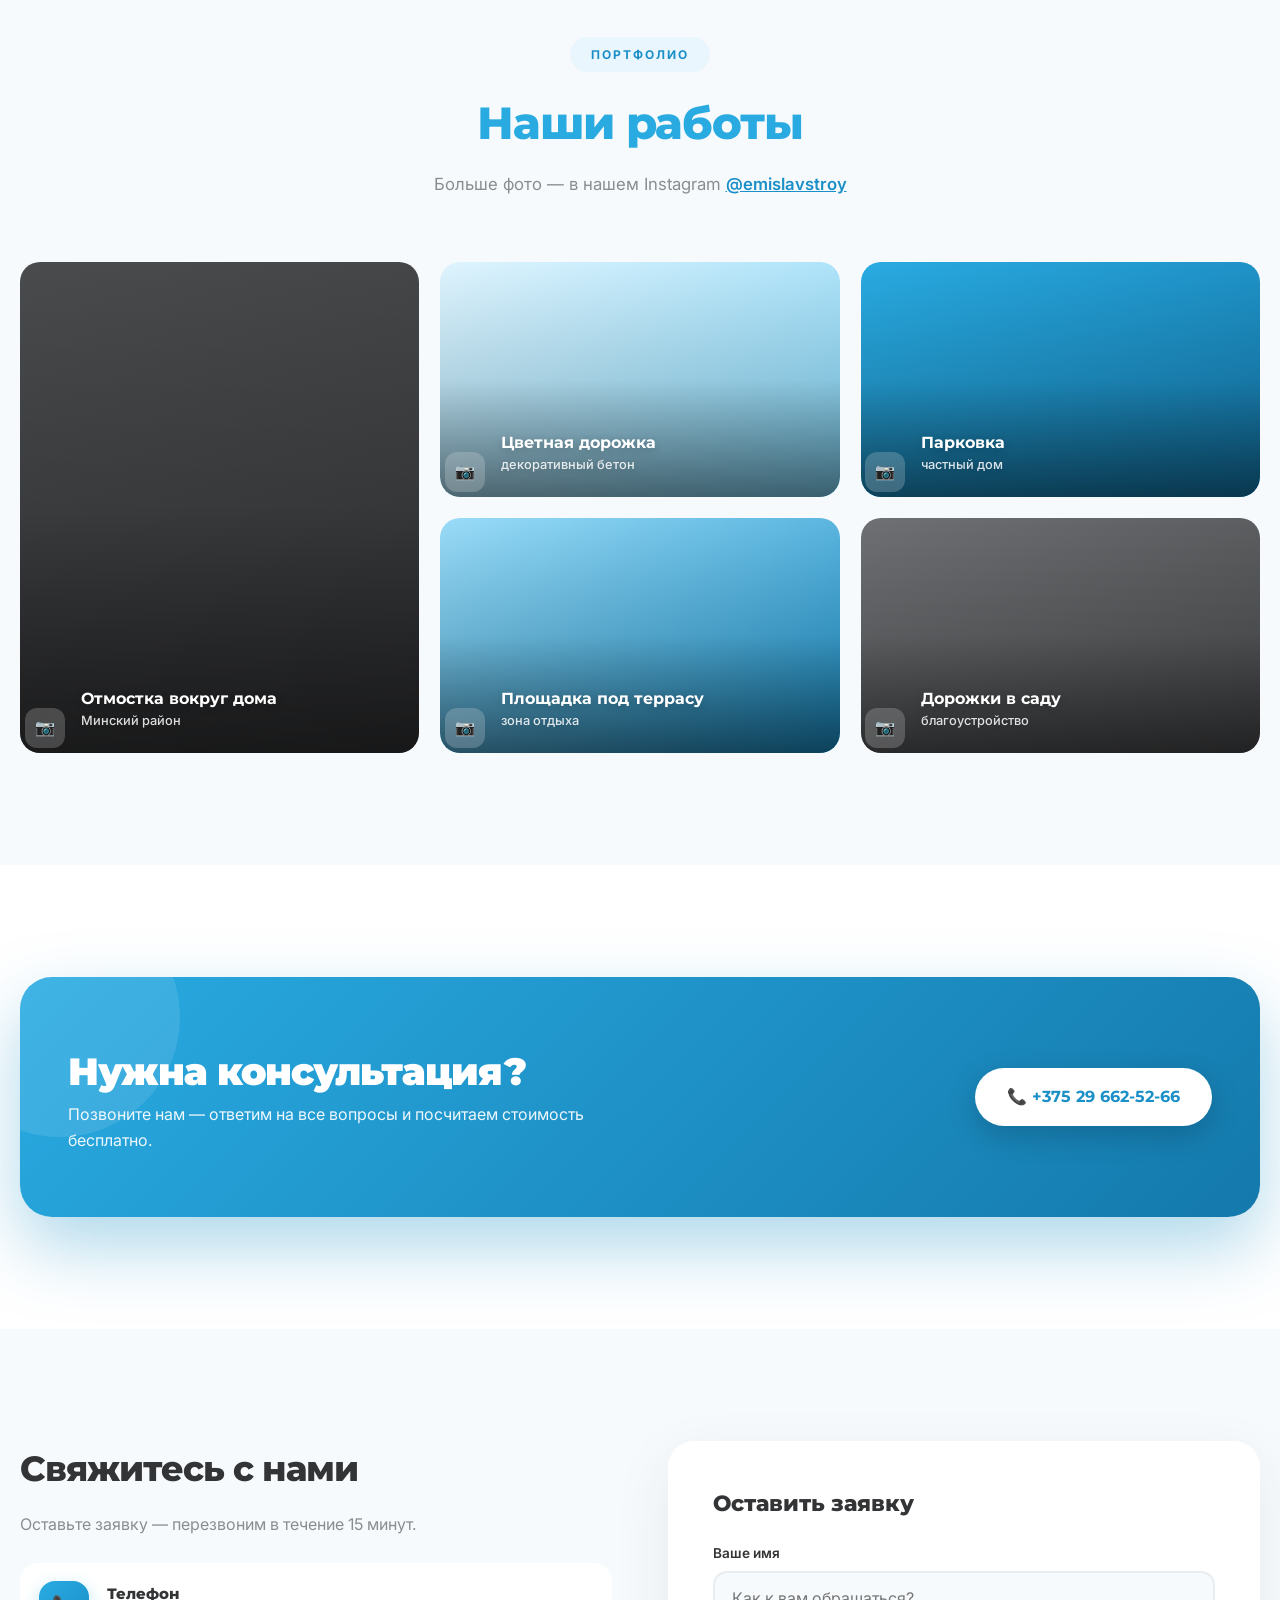
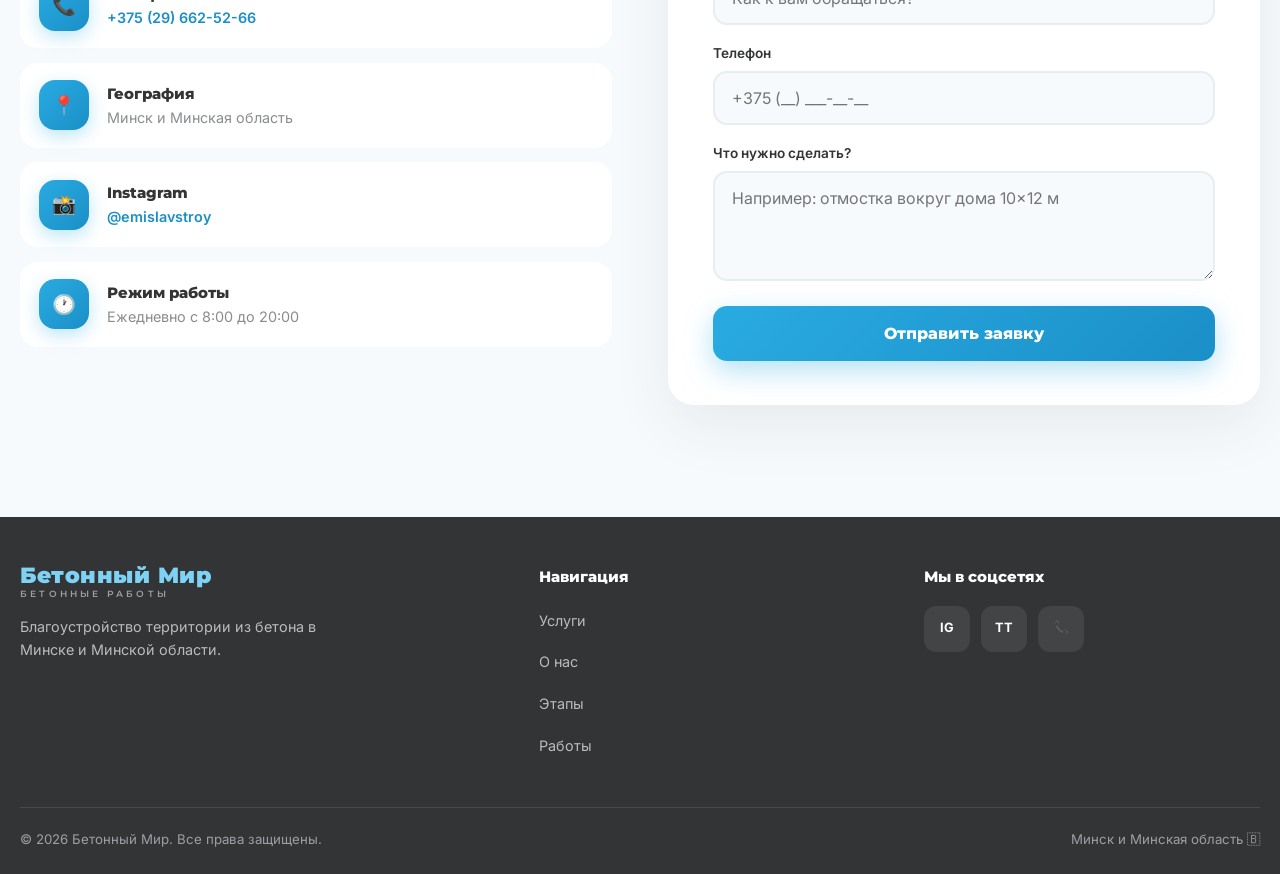
==== commit d3ec0148: "Add files via upload" ====
--- a/index.html
+++ b/index.html
@@ -223,6 +223,23 @@
   const LS = k => localStorage.getItem(k);
   const LSJ = k => { try { return JSON.parse(LS(k)||'null'); } catch(e){ return null; } };
 
+  const defaultServices = [
+    {icon:'🏡', title:'Отмостки бетонные', desc:'Надёжная защита фундамента дома с правильным уклоном и армированием.'},
+    {icon:'🛤️', title:'Дорожки из бетона', desc:'Аккуратные и долговечные садовые дорожки любой формы и фактуры.'},
+    {icon:'🚗', title:'Парковки из бетона', desc:'Прочные парковочные площадки, выдерживающие ежедневные нагрузки.'},
+    {icon:'⬜', title:'Площадки из бетона', desc:'Ровные и практичные площадки под террасы, зоны отдыха и хознужды.'},
+    {icon:'🌿', title:'Благоустройство', desc:'Комплексное благоустройство частной территории с помощью бетона.'},
+    {icon:'🎨', title:'Цветной бетон', desc:'Декоративные решения и цветные дорожки — новый стиль вашего участка.'}
+  ];
+
+  const defaultGallery = [
+    {title:'Отмостка вокруг дома', subtitle:'Минский район', image:''},
+    {title:'Цветная дорожка', subtitle:'декоративный бетон', image:''},
+    {title:'Парковка', subtitle:'частный дом', image:''},
+    {title:'Площадка под террасу', subtitle:'зона отдыха', image:''},
+    {title:'Дорожки в саду', subtitle:'благоустройство', image:''}
+  ];
+
   const defaultContent = {
     hero:{ badge:'Минск и Минская область', title:'Благоустройство из бетона', titleAccent:'под ключ', subtitle:'Отмостки, дорожки, парковки и площадки из бетона. Надёжно, эстетично и с гарантией.', btnPrimary:'Рассчитать стоимость', btnGhost:'Смотреть работы' },
     services:{ tag:'Наши услуги', title:'Что мы', titleAccent:'делаем', subtitle:'Полный комплекс бетонных работ для вашего участка' },
@@ -300,7 +317,7 @@
   setText('procTitle1', proc.title ? proc.title + ' ' : '');
   setText('procTitle2', proc.titleAccent);
   setText('procSubtitle', proc.subtitle);
-  const steps = proc.steps || defaultContent.process.steps;
+  const steps = (proc.steps && proc.steps.length) ? proc.steps : defaultContent.process.steps;
   document.getElementById('processSteps').innerHTML = steps.map(s =>
     `<div class="step fade-in"><div class="step-num">${s.num}</div><h3>${s.title}</h3><p>${s.desc}</p></div>`).join('');
 
@@ -332,7 +349,7 @@
   }
 
   // Services
-  const svcs = LSJ('emis_services');
+  const svcs = LSJ('emis_services') || defaultServices;
   if (svcs && svcs.length) {
     document.getElementById('servicesGrid').innerHTML = svcs.map((s, i) => {
       const img = s.image ? `<img src="${s.image}" alt="${s.title}" class="svc-img" loading="lazy">` : `<div class="service-icon">${s.icon || '🔧'}</div>`;
@@ -341,7 +358,7 @@
   }
 
   // Gallery
-  const gals = LSJ('emis_gallery');
+  const gals = LSJ('emis_gallery') || defaultGallery;
   if (gals && gals.length) {
     document.getElementById('galleryGrid').innerHTML = gals.map(g => {
       const bg = g.image ? `background-image:url('${g.image}');background-size:cover;background-position:center;` : '';
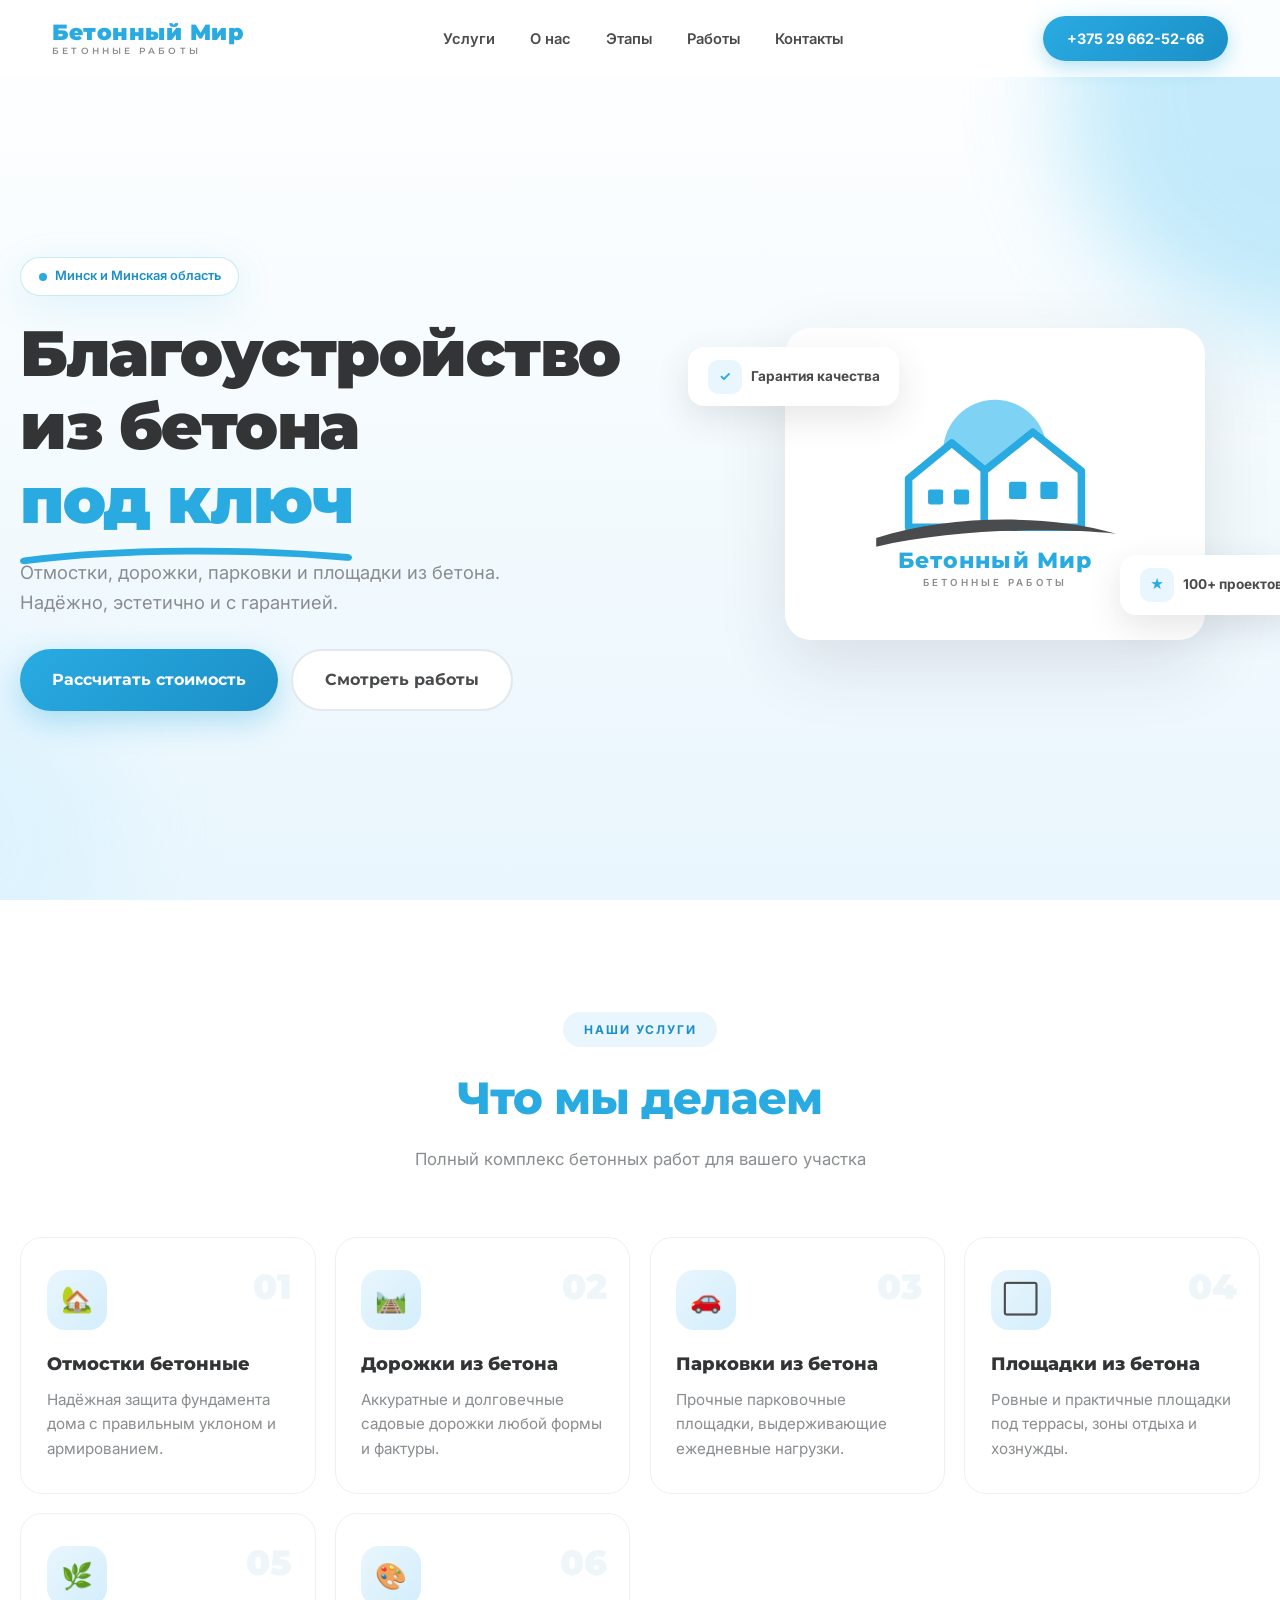
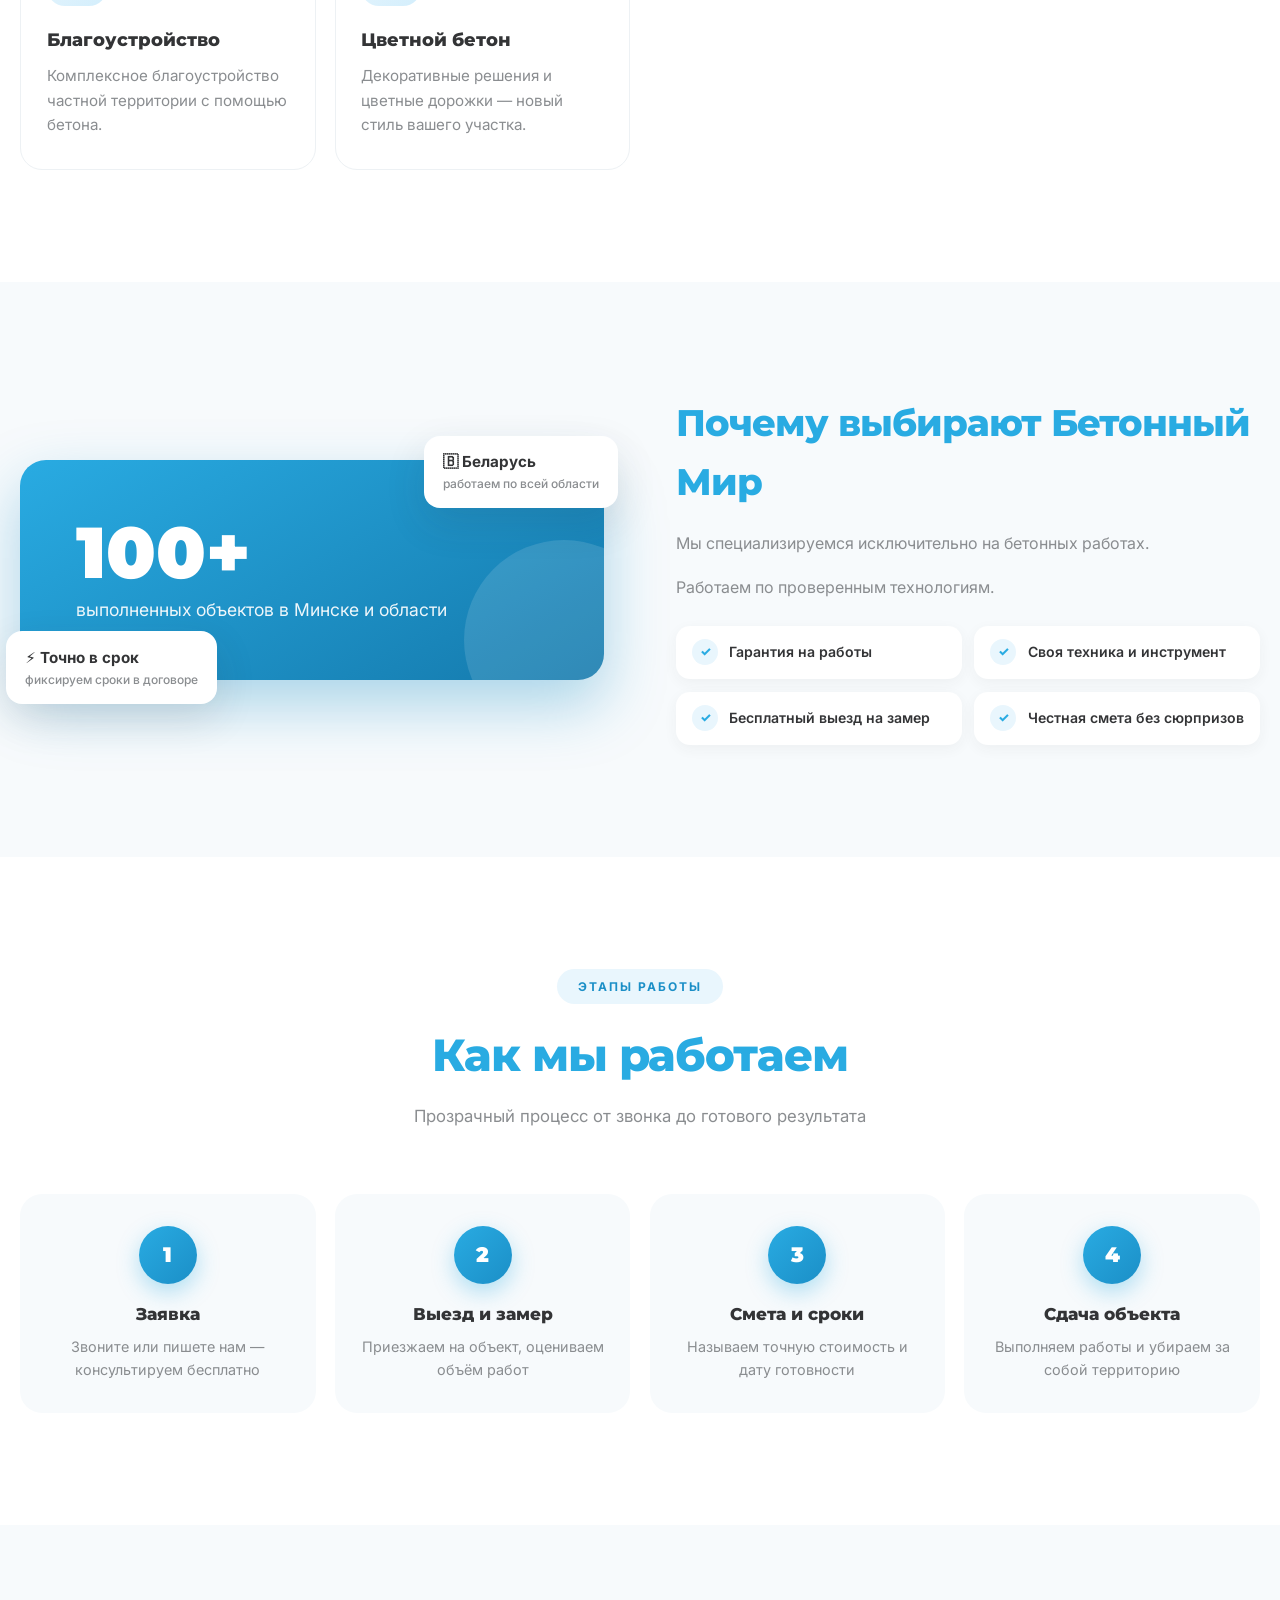
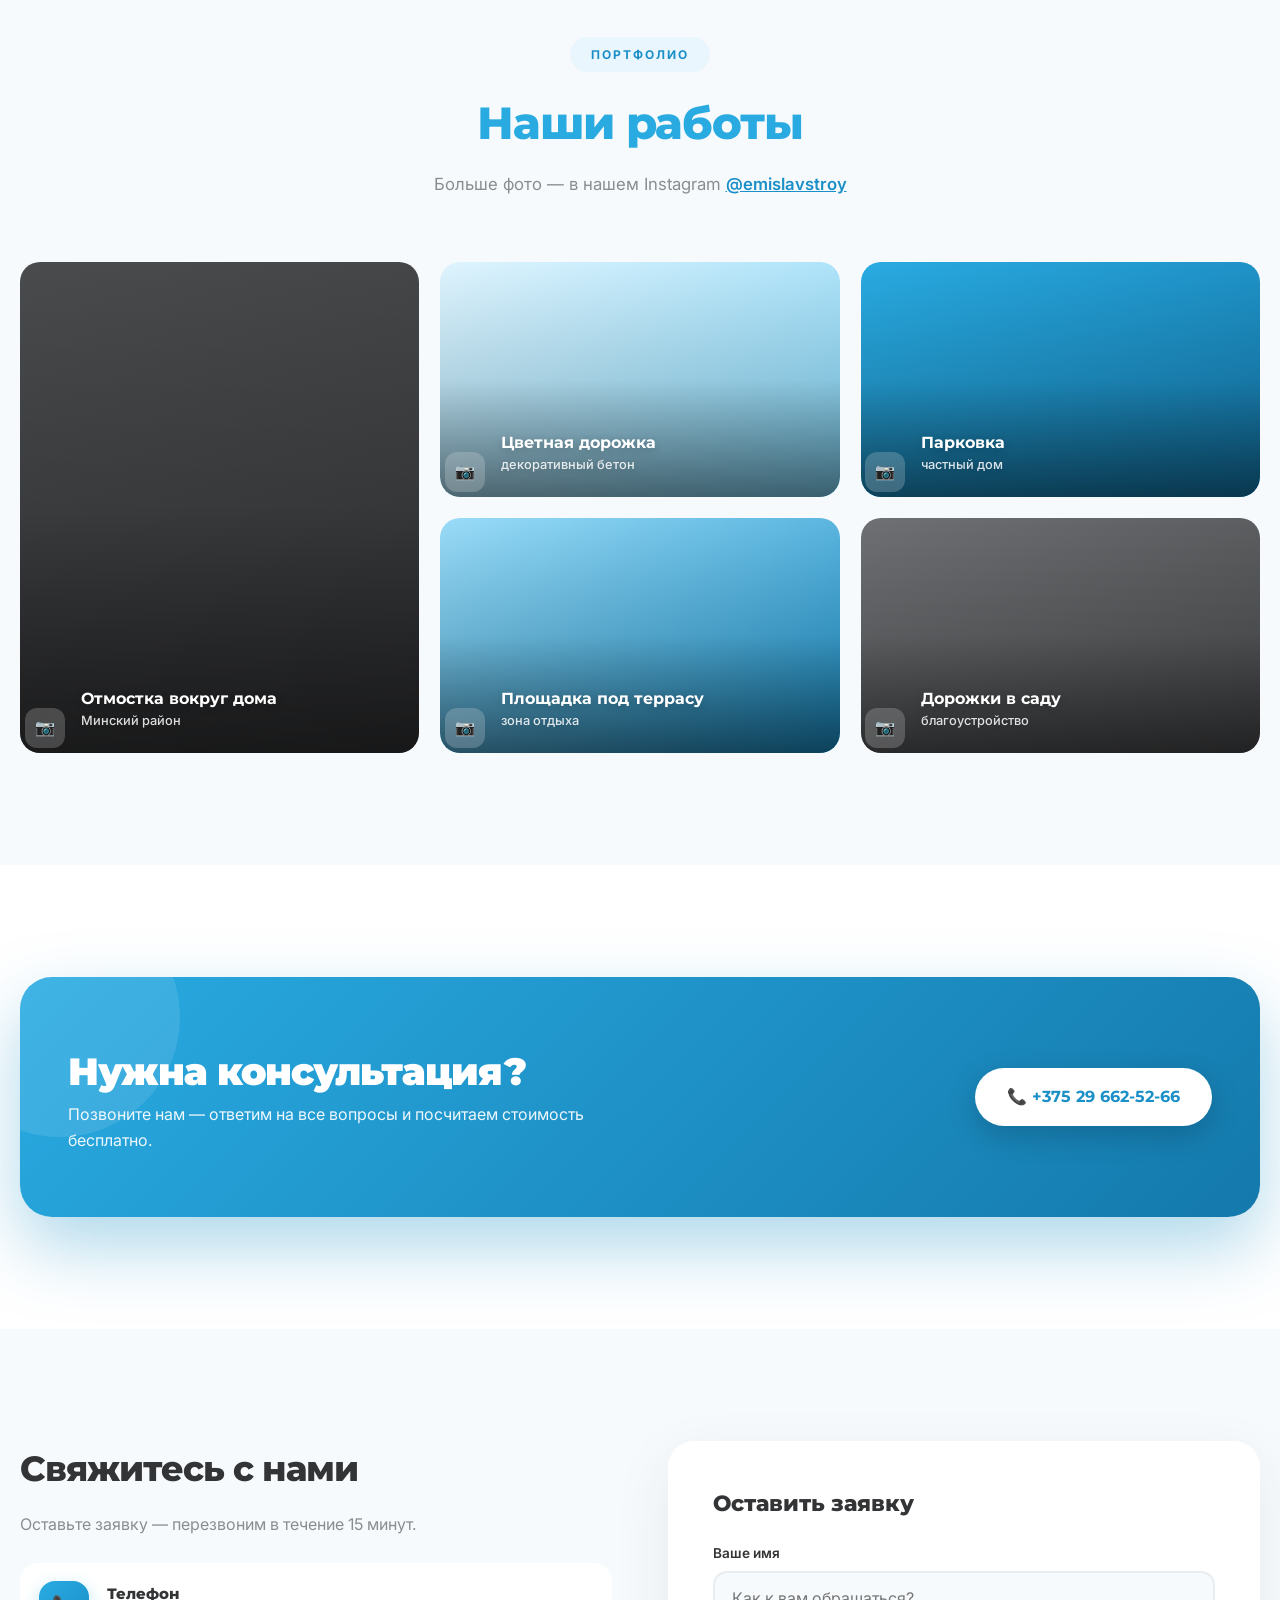
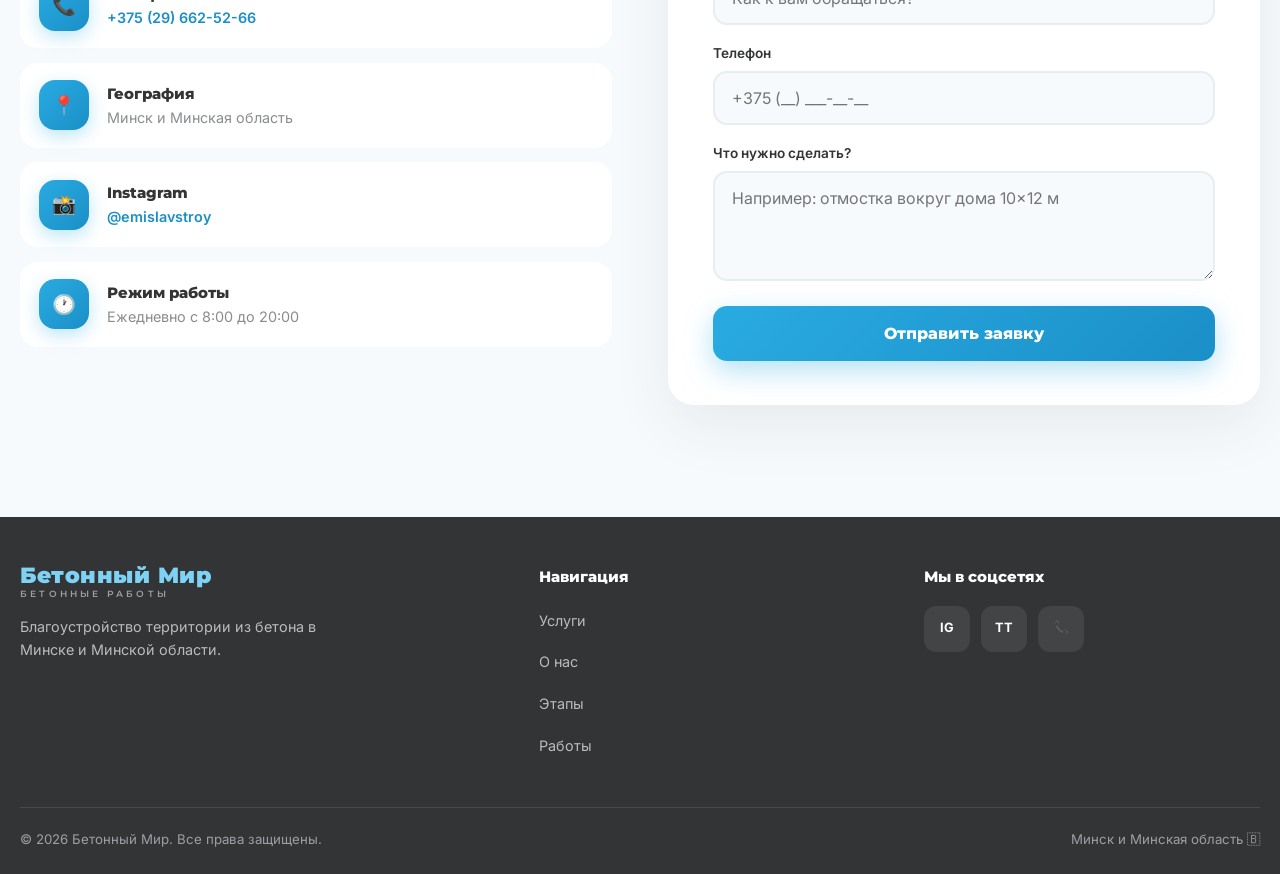
==== commit 22e777ab: "Add files via upload" ====
--- a/index.html
+++ b/index.html
@@ -5,12 +5,15 @@
 <meta name="viewport" content="width=device-width, initial-scale=1.0, viewport-fit=cover">
 <meta name="description" content="EMISLAVSTROY — бетонные работы в Минске и Минской области.">
 <meta name="theme-color" content="#ffffff">
+<meta http-equiv="Cache-Control" content="no-cache, no-store, must-revalidate">
+<meta http-equiv="Pragma" content="no-cache">
+<meta http-equiv="Expires" content="0">
 <title>Бетонный Мир — Бетонные работы | Минск и область</title>
 <link rel="icon" href="data:image/svg+xml,%3Csvg xmlns='http://www.w3.org/2000/svg' viewBox='0 0 100 100'%3E%3Ccircle cx='50' cy='32' r='24' fill='%237ED3F5'/%3E%3Cpath d='M18 52 L36 37 L54 52 V76 H18 Z' fill='white' stroke='%2329ABE2' stroke-width='6'/%3E%3Cpath d='M48 48 L68 32 L88 48 V76 H48 Z' fill='white' stroke='%2329ABE2' stroke-width='6'/%3E%3C/svg%3E">
 <link rel="preconnect" href="https://fonts.googleapis.com">
 <link rel="preconnect" href="https://fonts.gstatic.com" crossorigin>
 <link href="https://fonts.googleapis.com/css2?family=Montserrat:wght@500;700;800;900&family=Inter:wght@400;500;600;700&display=swap" rel="stylesheet">
-<link rel="stylesheet" href="style.css">
+<link rel="stylesheet" href="style.css?v=9">
 </head>
 <body>
 
@@ -216,7 +219,7 @@
 </div>
 
 
-<script src="script.js"></script>
+<script src="script.js?v=9"></script>
 <script>
 /* ===== DYNAMIC CONTENT ENGINE ===== */
 document.addEventListener('DOMContentLoaded', function(){
@@ -233,11 +236,11 @@
   ];
 
   const defaultGallery = [
-    {title:'Отмостка вокруг дома', subtitle:'Минский район', image:''},
-    {title:'Цветная дорожка', subtitle:'декоративный бетон', image:''},
-    {title:'Парковка', subtitle:'частный дом', image:''},
-    {title:'Площадка под террасу', subtitle:'зона отдыха', image:''},
-    {title:'Дорожки в саду', subtitle:'благоустройство', image:''}
+    {title:'Отмостка вокруг дома', subtitle:'Минский район'},
+    {title:'Цветная дорожка', subtitle:'декоративный бетон'},
+    {title:'Парковка', subtitle:'частный дом'},
+    {title:'Площадка под террасу', subtitle:'зона отдыха'},
+    {title:'Дорожки в саду', subtitle:'благоустройство'}
   ];
 
   const defaultContent = {
@@ -253,6 +256,12 @@
 
   const st = LSJ('emis_settings') || {};
   const c = LSJ('emis_content') || defaultContent;
+
+  // Fix corrupted empty steps in localStorage
+  if (c.process && c.process.steps && !c.process.steps.length) {
+    c.process.steps = JSON.parse(JSON.stringify(defaultContent.process.steps));
+    localStorage.setItem('emis_content', JSON.stringify(c));
+  }
 
   function setText(id, val) { const el = document.getElementById(id); if (el && val !== undefined) el.textContent = val; }
   function setHTML(id, val) { const el = document.getElementById(id); if (el && val !== undefined) el.innerHTML = val; }
@@ -311,7 +320,7 @@
     }
   }
 
-  // Этапы — ВСЕГДА рендерим (из контента или из дефолта)
+  // Этапы — рендерим с visible классом сразу
   const proc = c.process || defaultContent.process;
   setText('procTag', proc.tag);
   setText('procTitle1', proc.title ? proc.title + ' ' : '');
@@ -319,7 +328,7 @@
   setText('procSubtitle', proc.subtitle);
   const steps = (proc.steps && proc.steps.length) ? proc.steps : defaultContent.process.steps;
   document.getElementById('processSteps').innerHTML = steps.map(s =>
-    `<div class="step fade-in"><div class="step-num">${s.num}</div><h3>${s.title}</h3><p>${s.desc}</p></div>`).join('');
+    `<div class="step fade-in visible"><div class="step-num">${s.num}</div><h3>${s.title}</h3><p>${s.desc}</p></div>`).join('');
 
   if (c.gallery) {
     setText('galTag', c.gallery.tag);
@@ -348,21 +357,21 @@
     setText('footerGeo', c.footer.geo);
   }
 
-  // Services
+  // Services — fallback + visible
   const svcs = LSJ('emis_services') || defaultServices;
   if (svcs && svcs.length) {
     document.getElementById('servicesGrid').innerHTML = svcs.map((s, i) => {
       const img = s.image ? `<img src="${s.image}" alt="${s.title}" class="svc-img" loading="lazy">` : `<div class="service-icon">${s.icon || '🔧'}</div>`;
-      return `<div class="service-card fade-in"><span class="num">0${i + 1}</span>${img}<h3>${s.title}</h3><p>${s.desc}</p></div>`;
+      return `<div class="service-card fade-in visible"><span class="num">0${i + 1}</span>${img}<h3>${s.title}</h3><p>${s.desc}</p></div>`;
     }).join('');
   }
 
-  // Gallery
+  // Gallery — fallback + visible
   const gals = LSJ('emis_gallery') || defaultGallery;
   if (gals && gals.length) {
     document.getElementById('galleryGrid').innerHTML = gals.map(g => {
       const bg = g.image ? `background-image:url('${g.image}');background-size:cover;background-position:center;` : '';
-      return `<div class="gallery-item" style="${bg}"><span class="g-icon">📷</span><div class="cap">${g.title}<small>${g.subtitle}</small></div></div>`;
+      return `<div class="gallery-item fade-in visible" style="${bg}"><span class="g-icon">📷</span><div class="cap">${g.title}<small>${g.subtitle}</small></div></div>`;
     }).join('');
   }
 
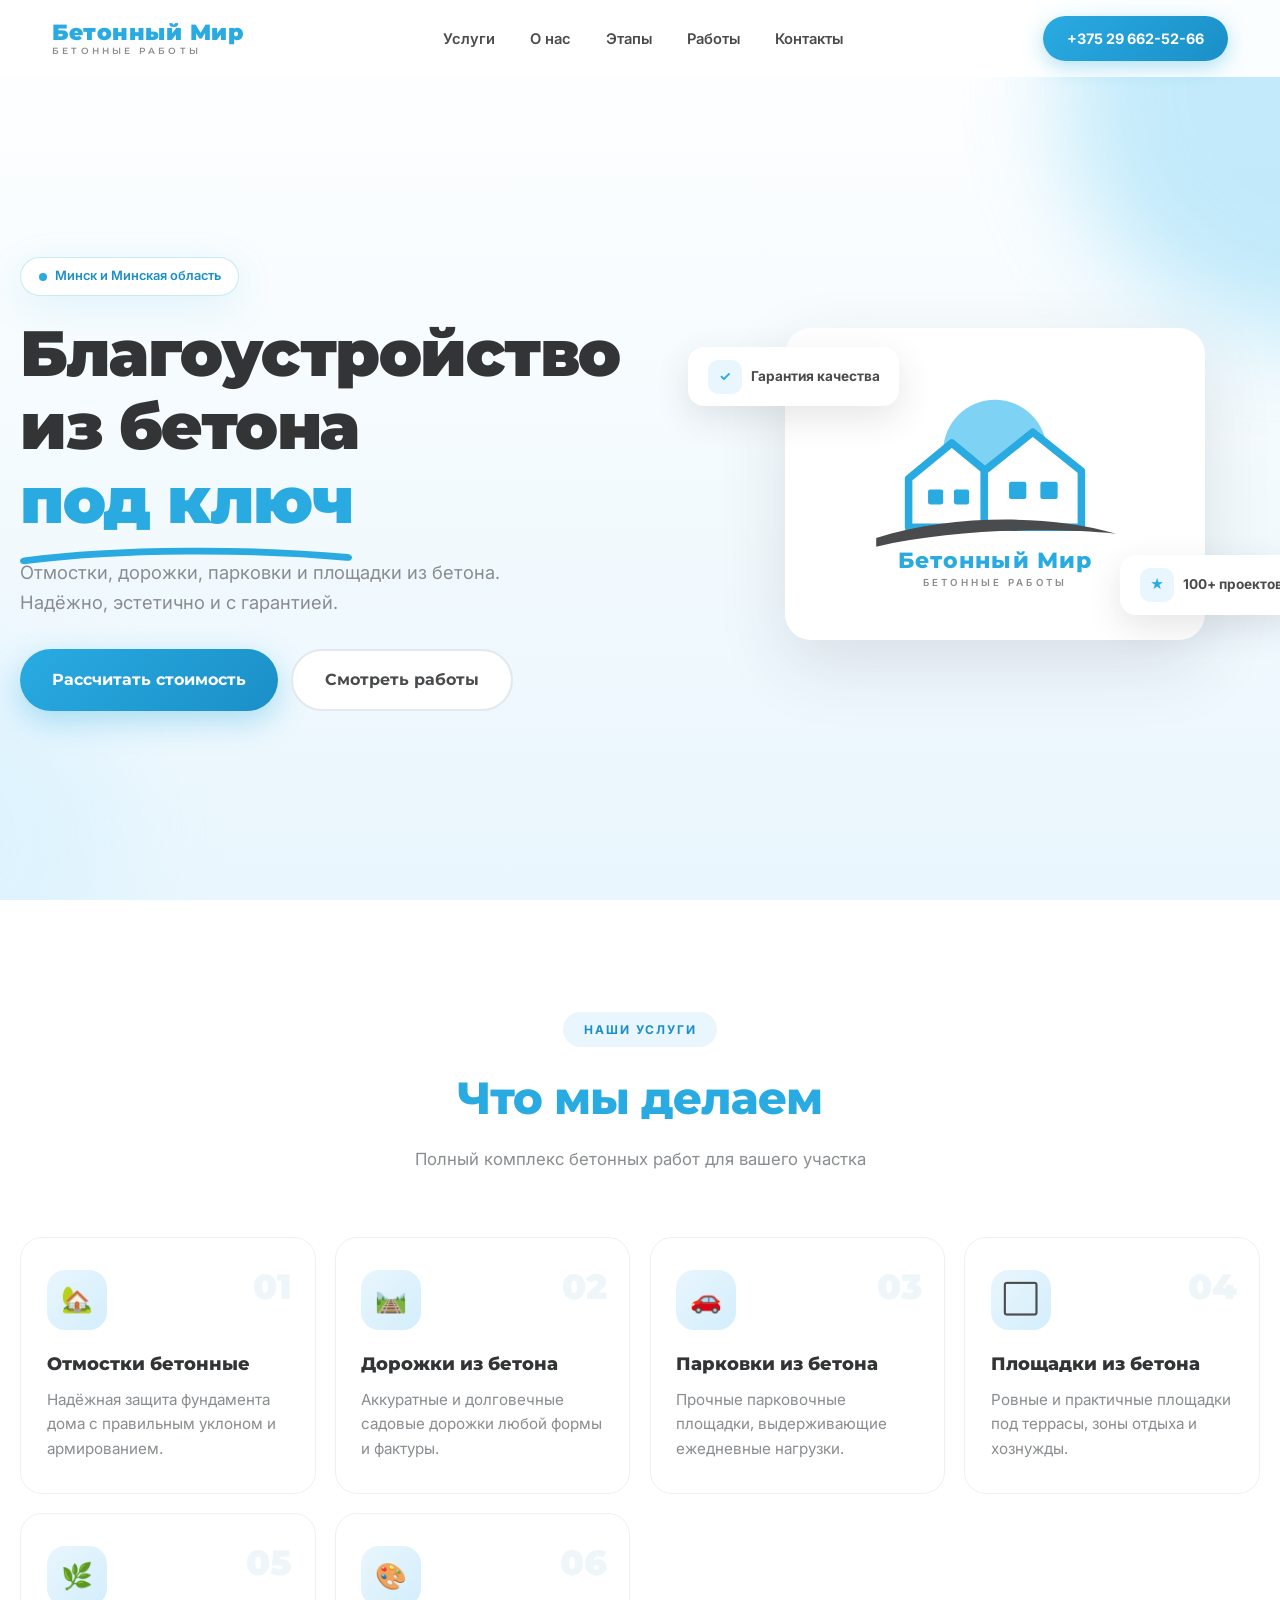
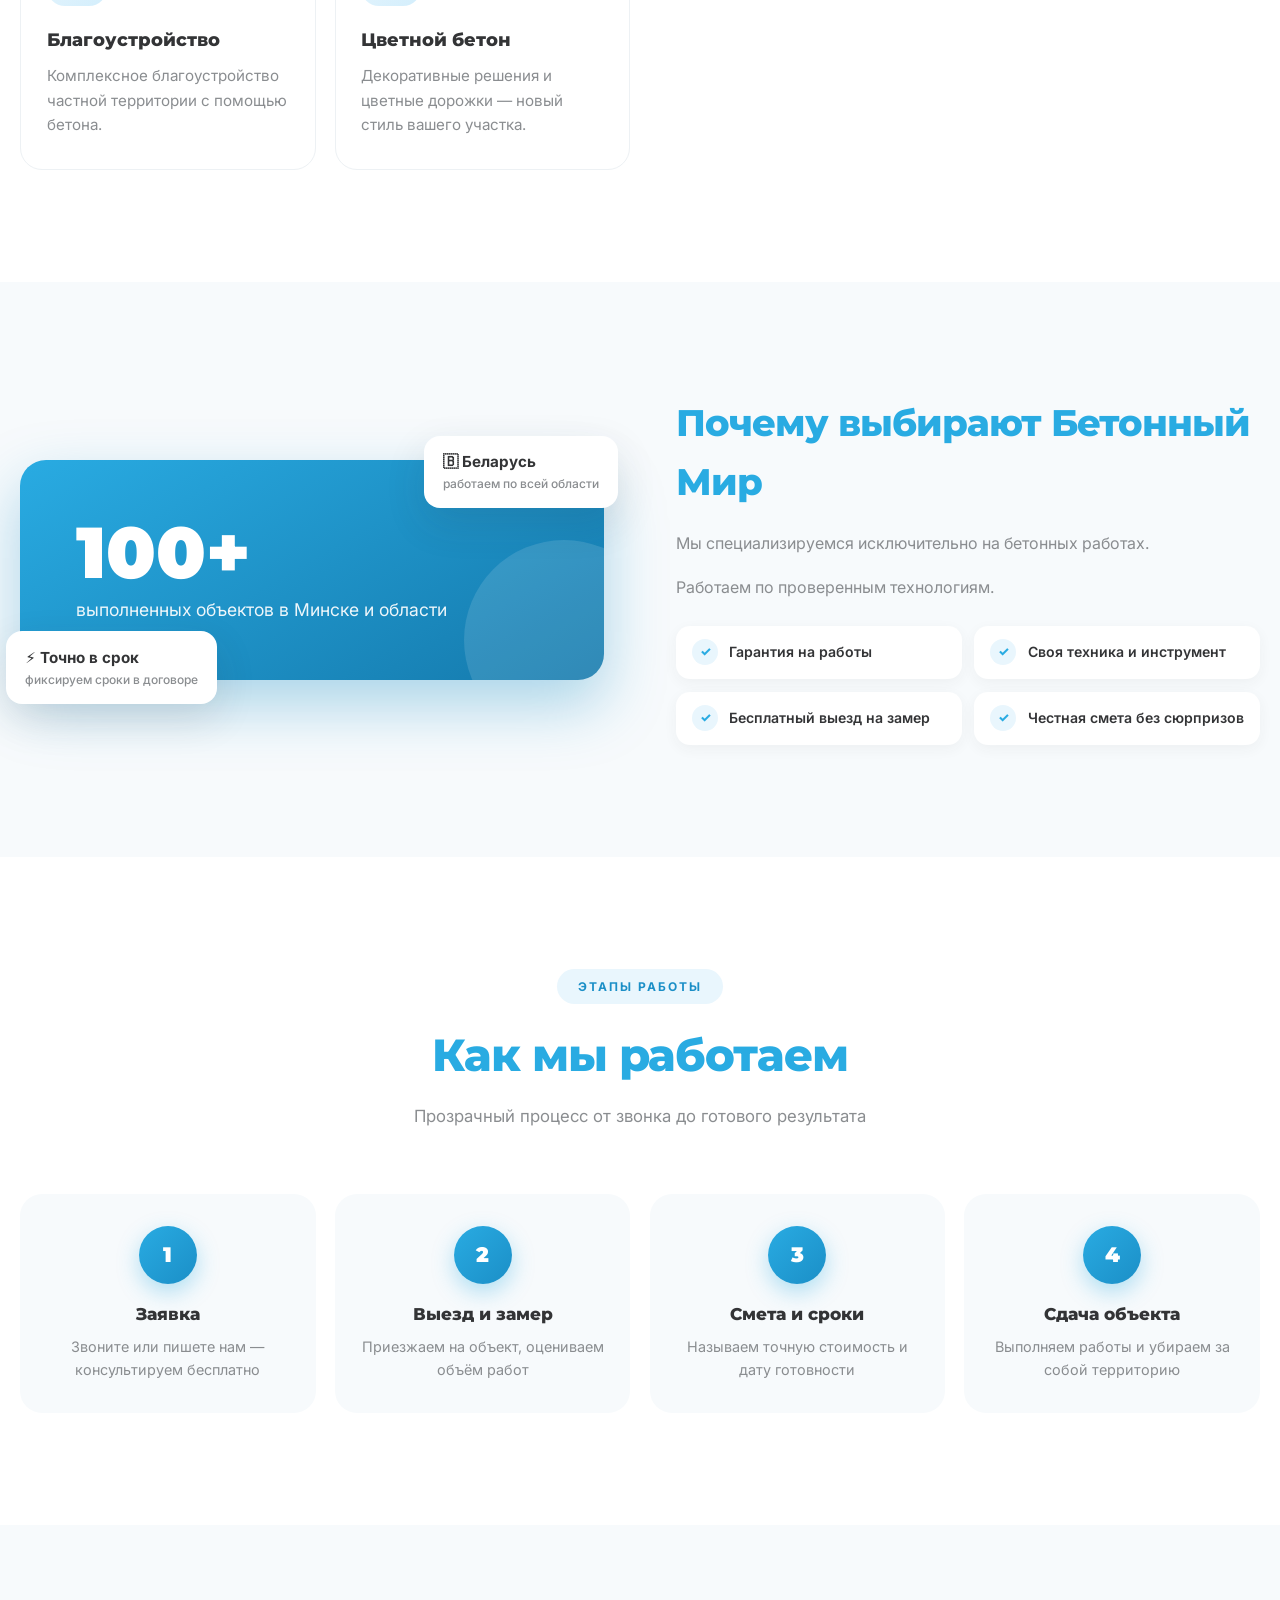
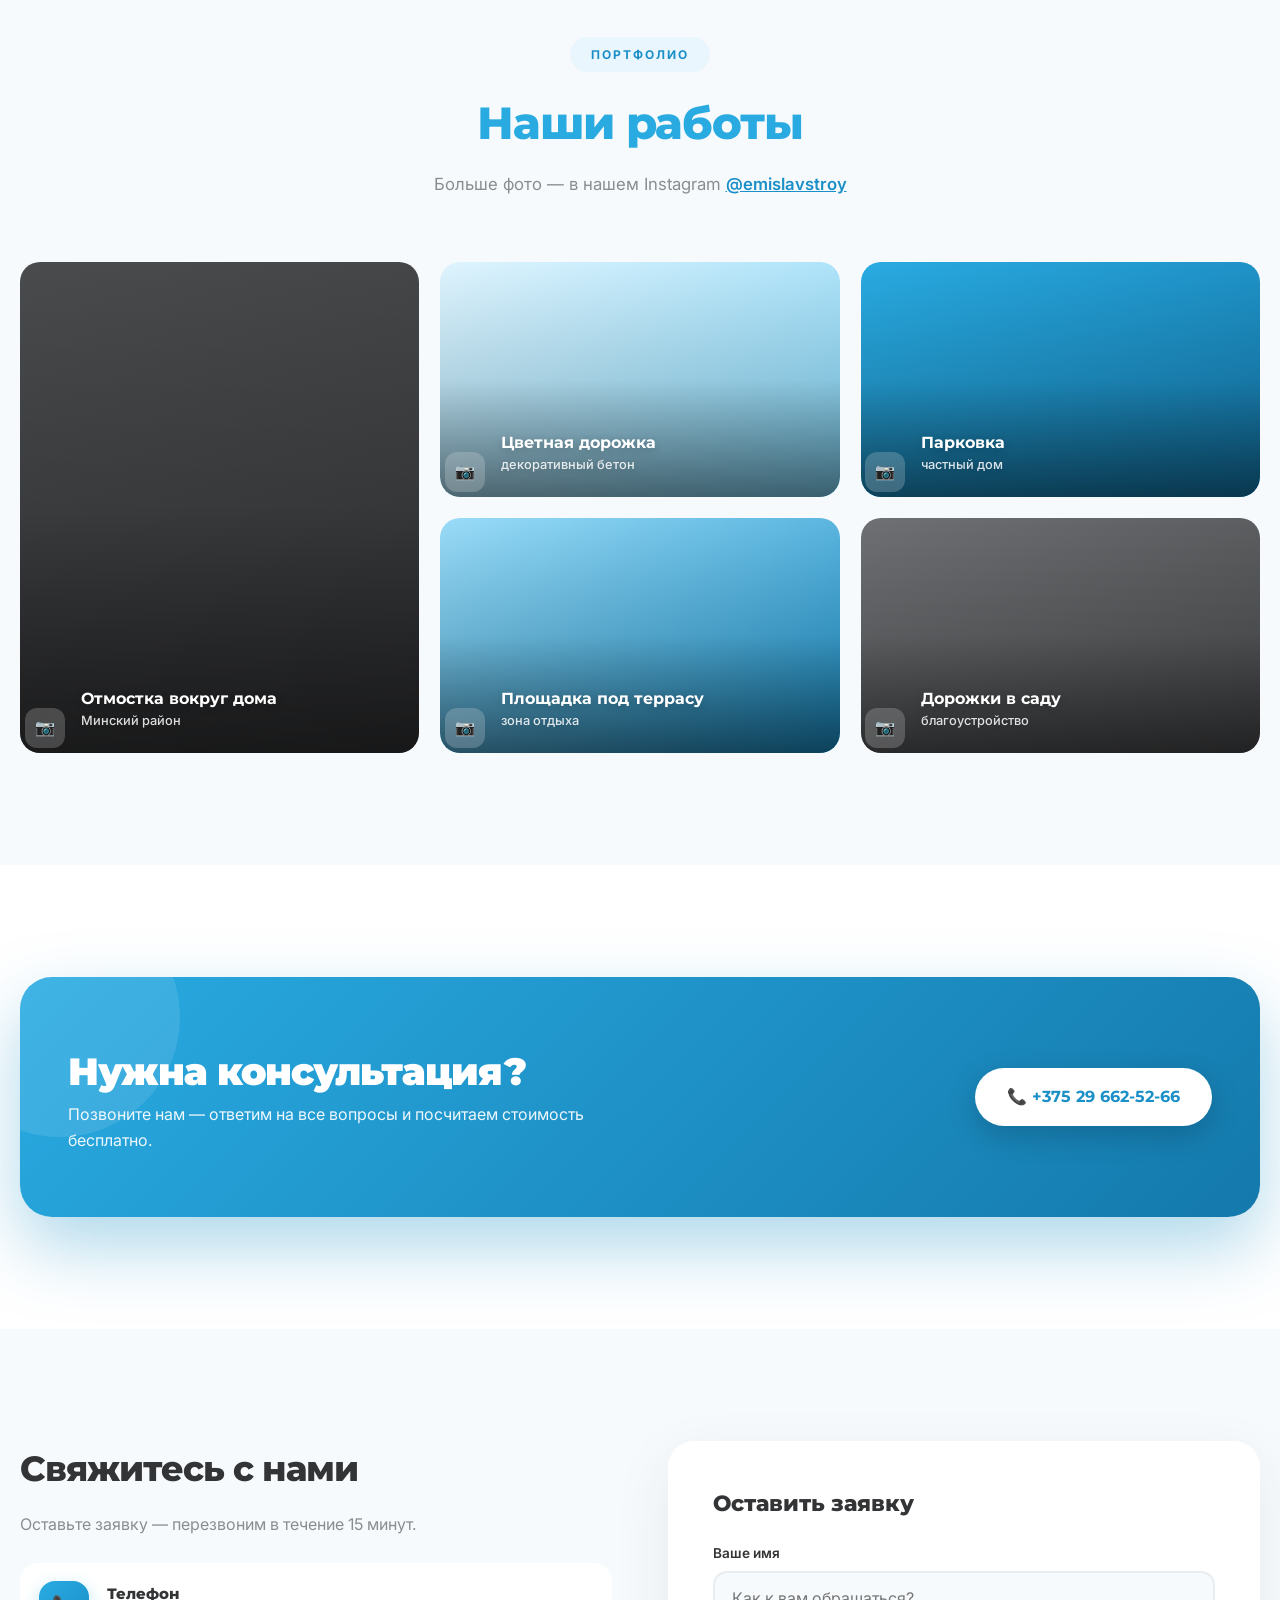
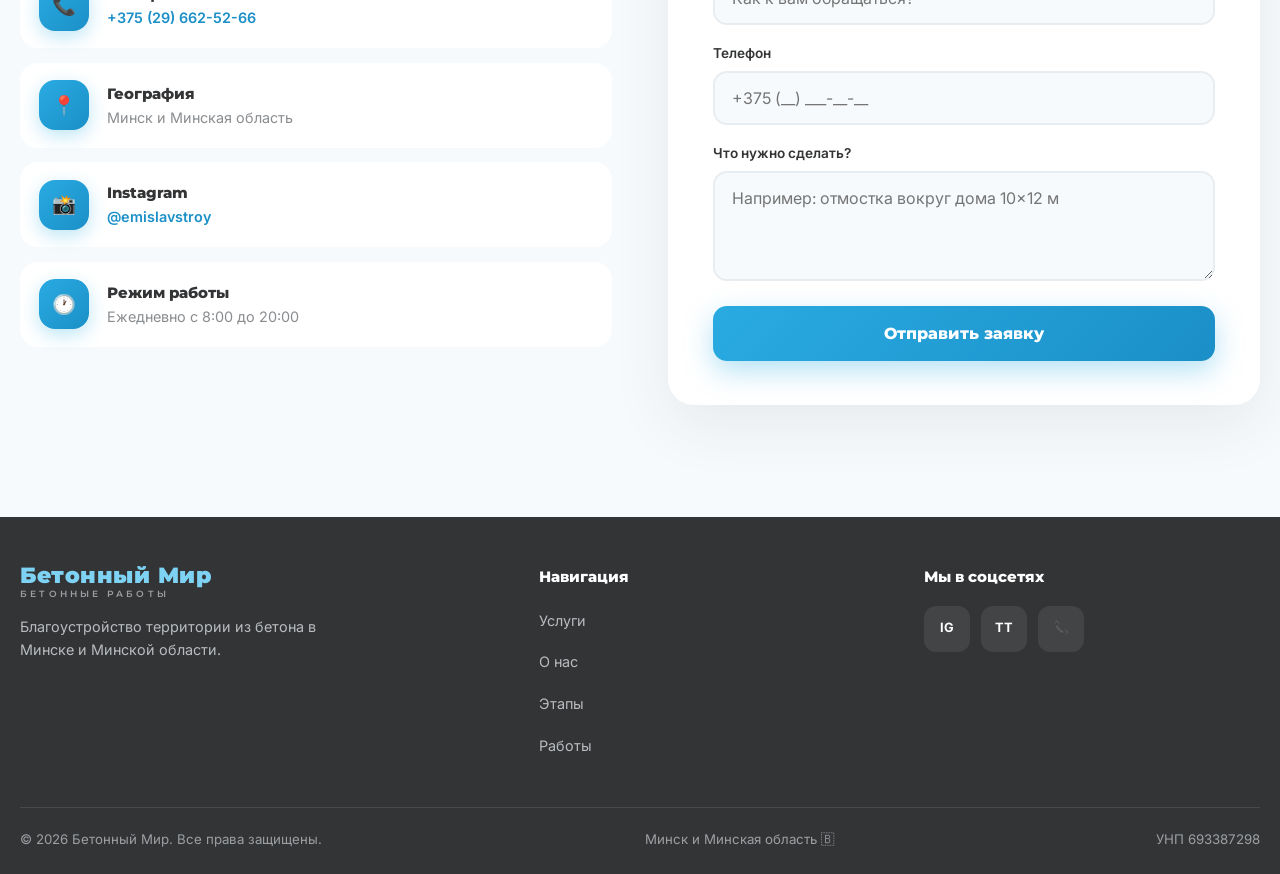
==== commit c96b073f: "Add files via upload" ====
--- a/index.html
+++ b/index.html
@@ -209,6 +209,7 @@
     <div class="footer-bottom">
       <span id="footerCopy">© 2026 EMISLAVSTROY. Все права защищены.</span>
       <span id="footerGeo">Минск и Минская область 🇧</span>
+      <span id="footerUnp">УНП 693387298</span>
     </div>
   </div>
 </footer>
@@ -355,6 +356,7 @@
     setText('footerDesc', c.footer.desc);
     setText('footerCopy', c.footer.copy);
     setText('footerGeo', c.footer.geo);
+  setText('footerUnp', c.footer.unp);
   }
 
   // Services — fallback + visible
--- a/style.css
+++ b/style.css
@@ -347,6 +347,7 @@
 .footer ul a { color: #B9BCBF; text-decoration: none; font-size: .9rem; display: inline-block; padding: .2rem 0; min-height: 32px; }
 .footer ul a:hover { color: var(--blue-sky); }
 .footer-bottom { margin-top: 2.2rem; padding-top: 1.3rem; border-top: 1px solid rgba(255,255,255,.1); display: flex; flex-direction: column; gap: .6rem; color: #9CA0A3; font-size: .83rem; }
+#footerUnp { color: #9CA0A3; font-size: .83rem; }
 .socials { display: flex; gap: .7rem; }
 .socials a { width: 46px; height: 46px; border-radius: 12px; background: rgba(255,255,255,.08); display: flex; align-items: center; justify-content: center; color: #fff; text-decoration: none; font-weight: 700; font-size: .8rem; transition: background .3s, transform .3s; }
 .socials a:hover { background: var(--blue); transform: translateY(-3px); }
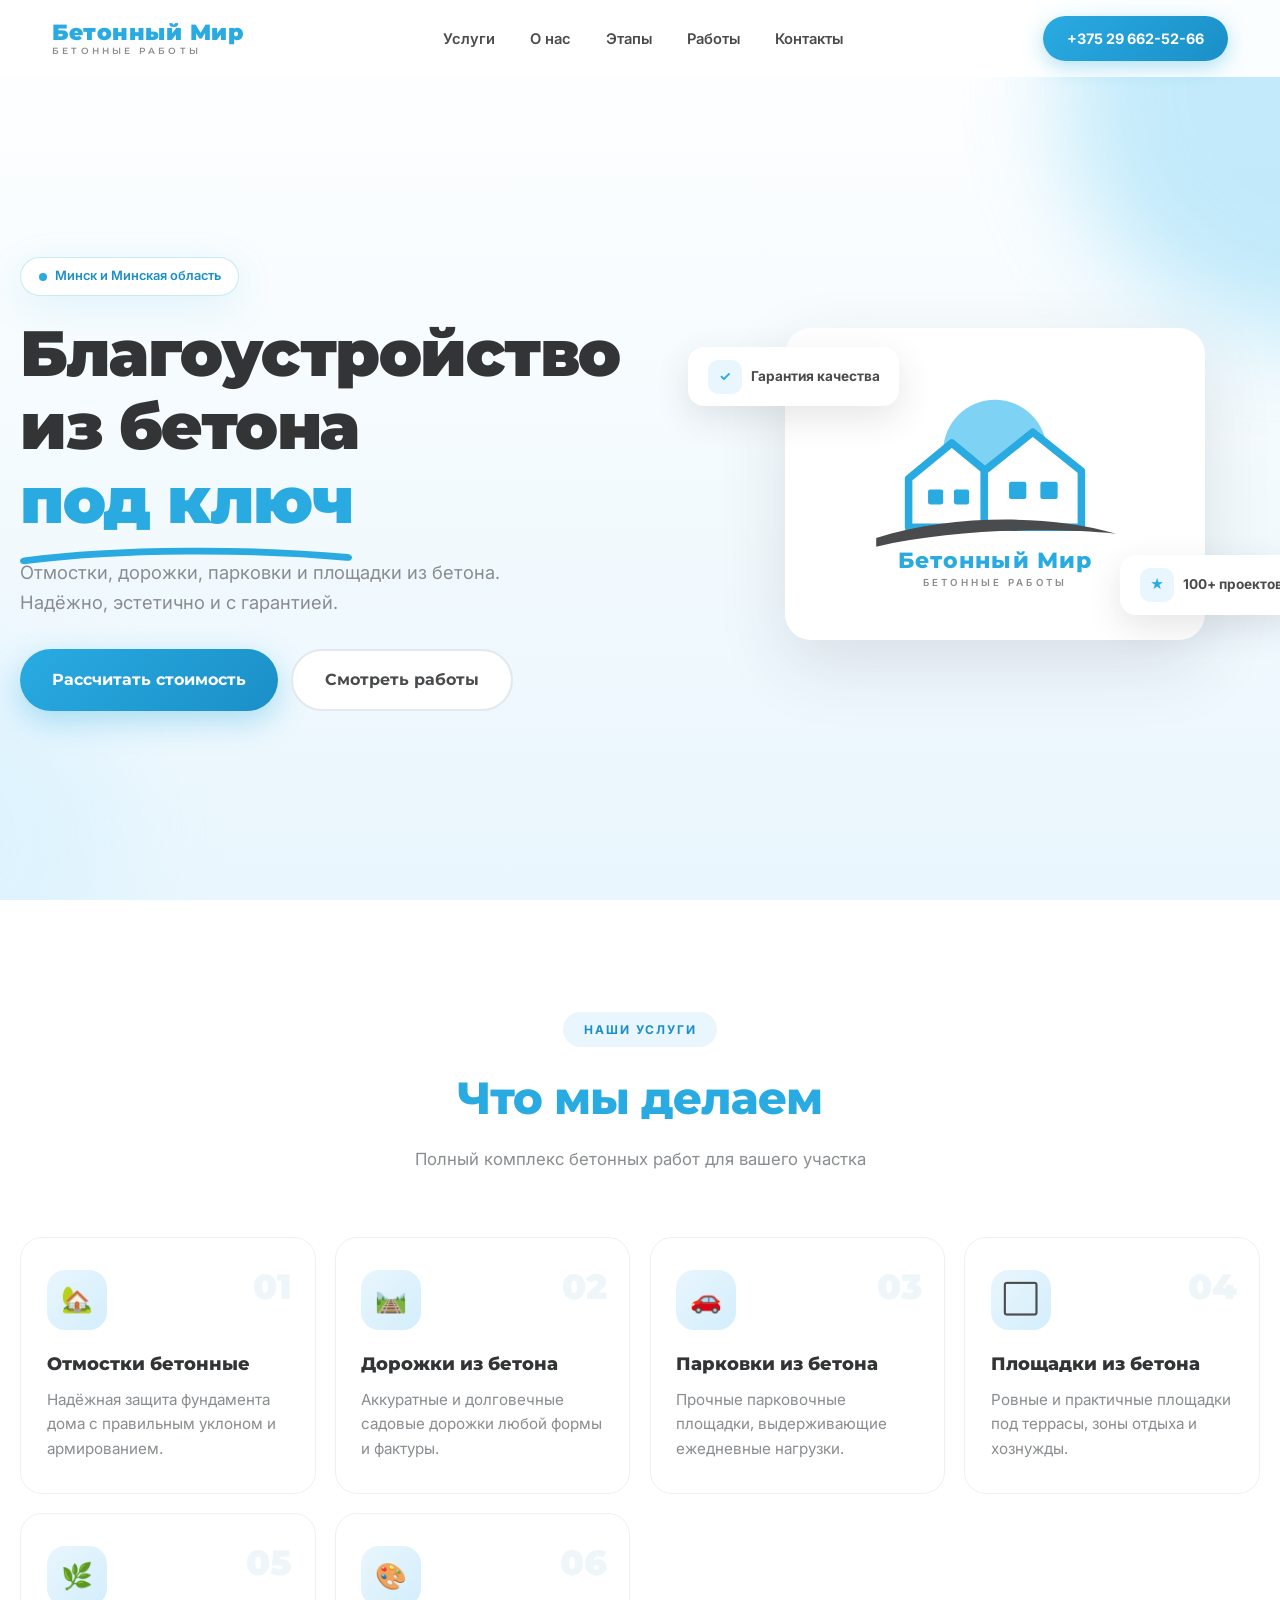
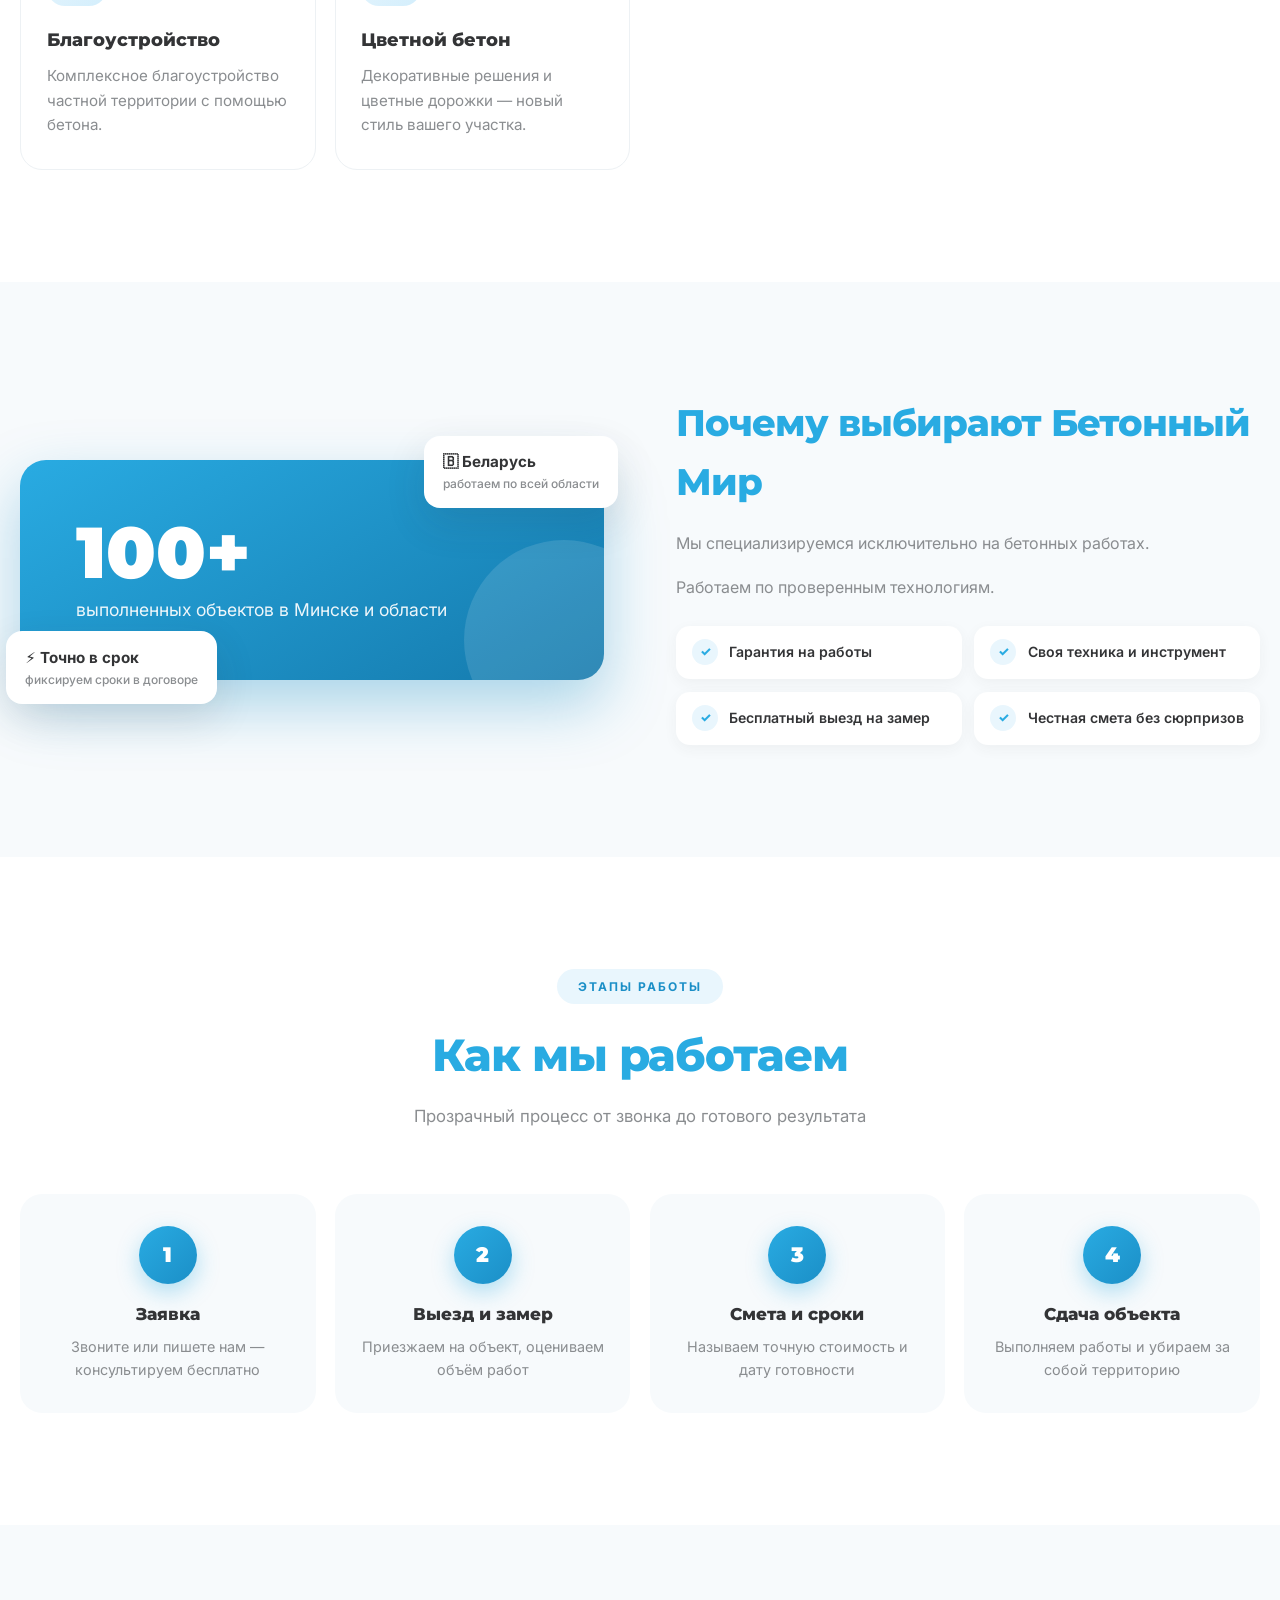
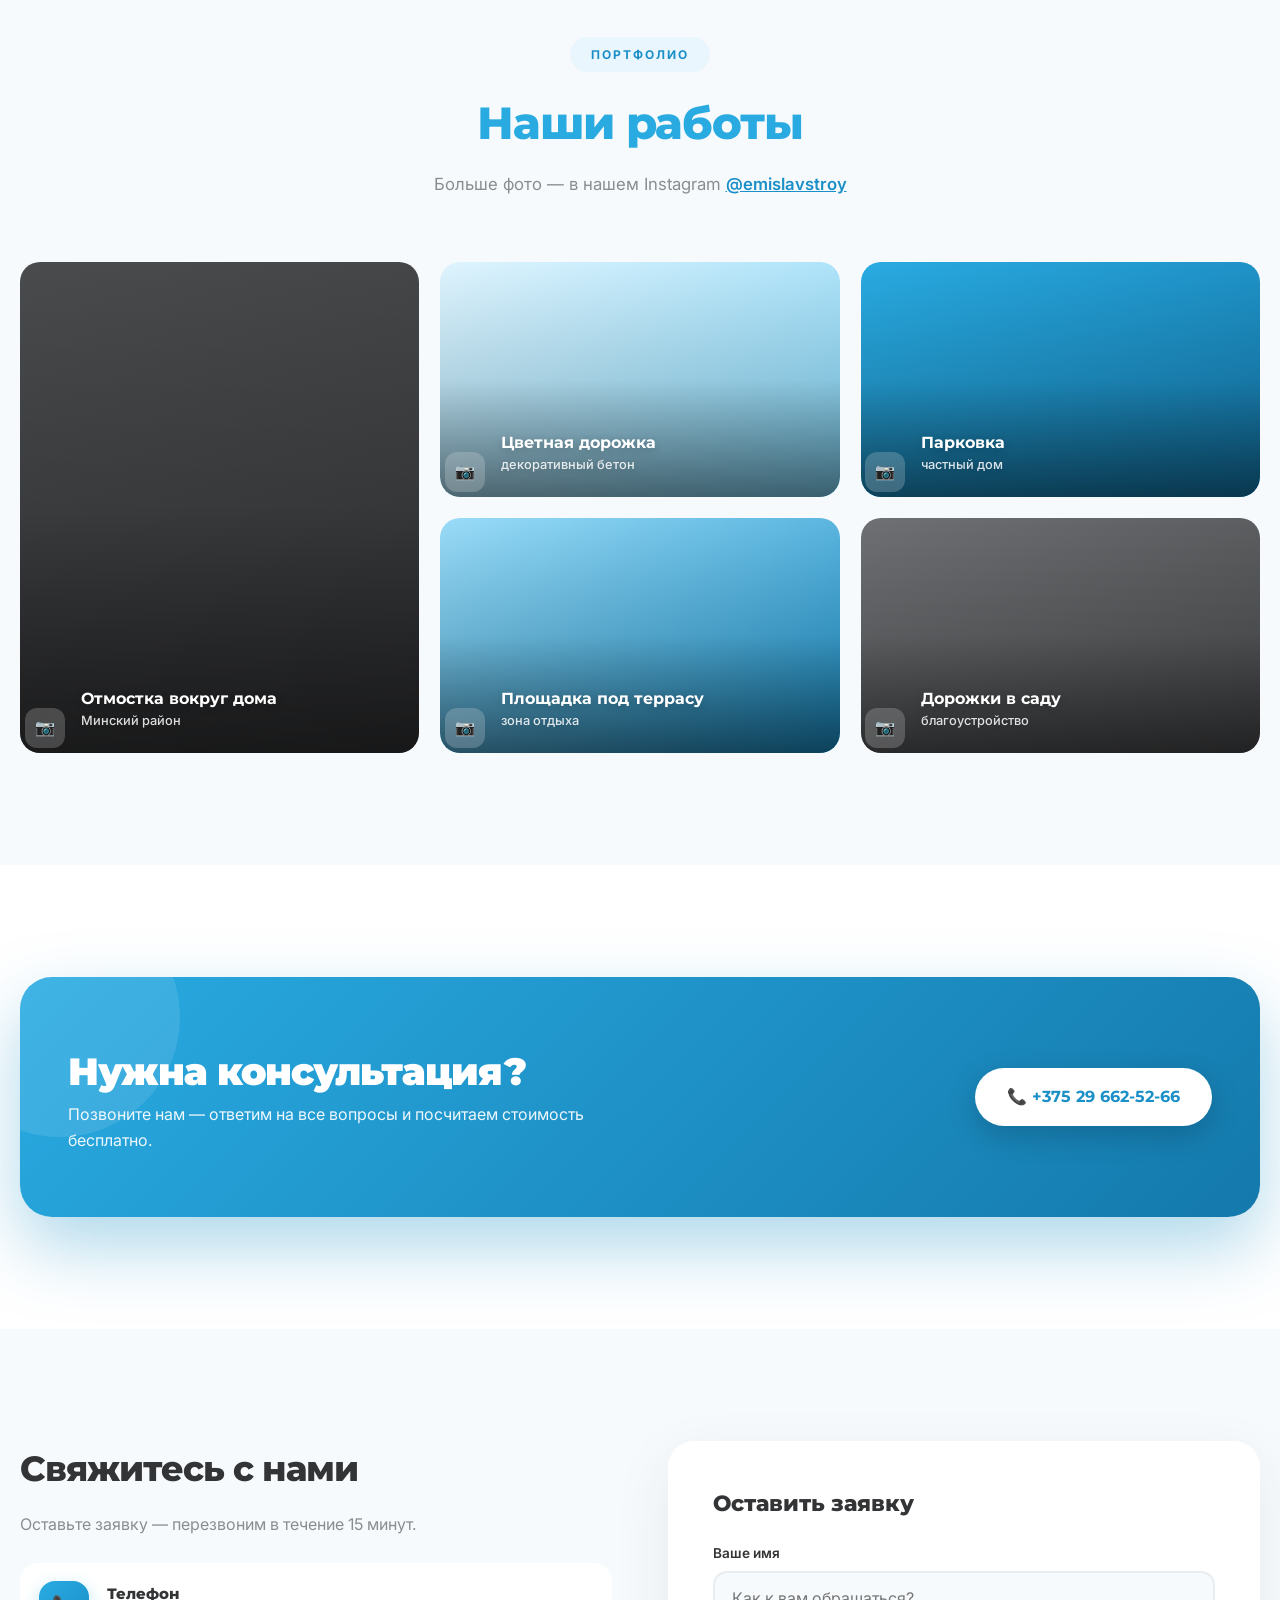
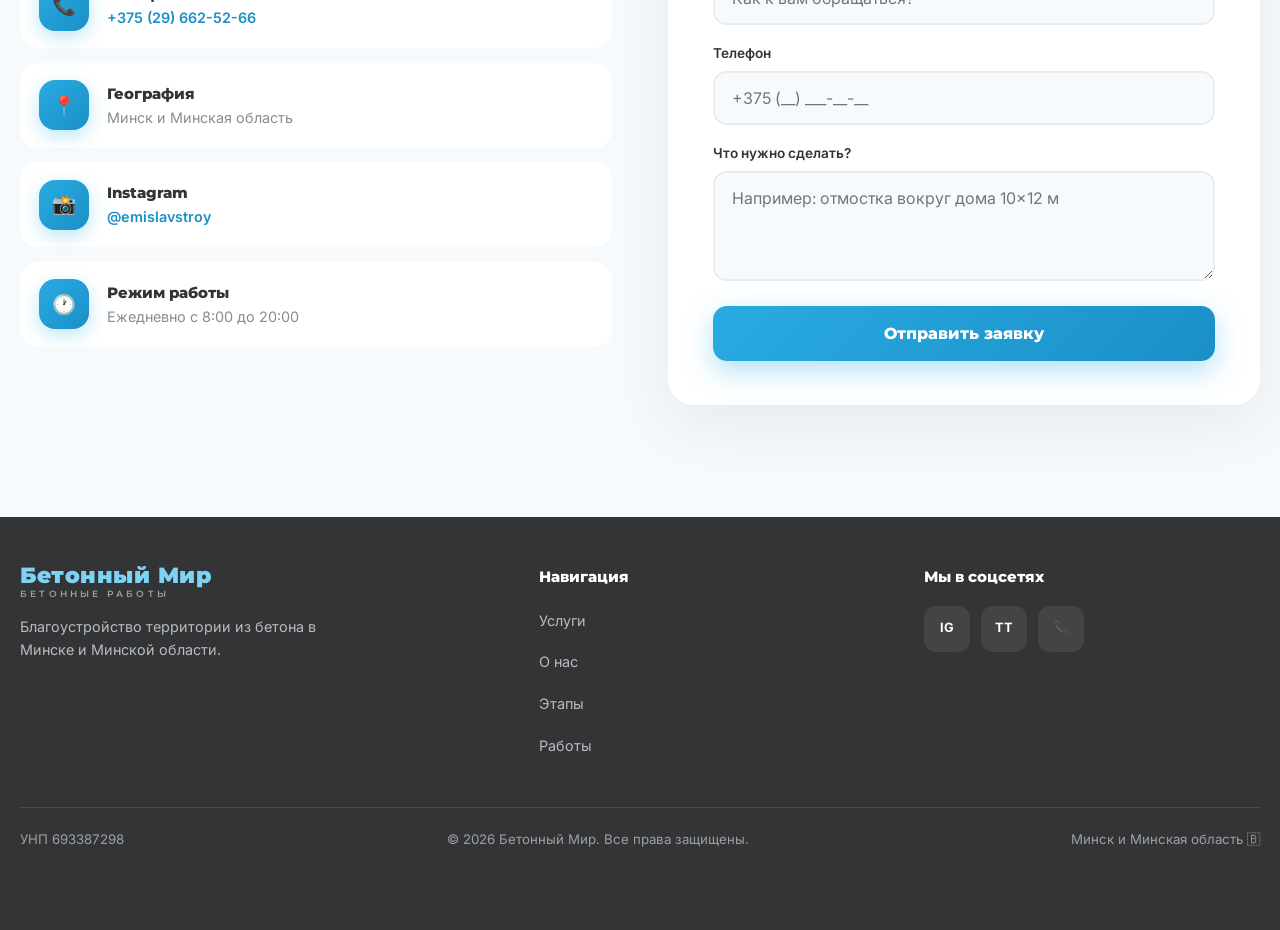
==== commit f440e933: "Add files via upload" ====
--- a/index.html
+++ b/index.html
@@ -13,7 +13,7 @@
 <link rel="preconnect" href="https://fonts.googleapis.com">
 <link rel="preconnect" href="https://fonts.gstatic.com" crossorigin>
 <link href="https://fonts.googleapis.com/css2?family=Montserrat:wght@500;700;800;900&family=Inter:wght@400;500;600;700&display=swap" rel="stylesheet">
-<link rel="stylesheet" href="style.css?v=9">
+<link rel="stylesheet" href="style.css?v=10">
 </head>
 <body>
 
@@ -207,9 +207,9 @@
       </div>
     </div>
     <div class="footer-bottom">
+      <span id="footerUnp">УНП 693387298</span>
       <span id="footerCopy">© 2026 EMISLAVSTROY. Все права защищены.</span>
       <span id="footerGeo">Минск и Минская область 🇧</span>
-      <span id="footerUnp">УНП 693387298</span>
     </div>
   </div>
 </footer>
@@ -220,7 +220,7 @@
 </div>
 
 
-<script src="script.js?v=9"></script>
+<script src="script.js?v=10"></script>
 <script>
 /* ===== DYNAMIC CONTENT ENGINE ===== */
 document.addEventListener('DOMContentLoaded', function(){
--- a/style.css
+++ b/style.css
@@ -336,7 +336,7 @@
 .form-btn:active { transform: scale(.98); }
 
 /* ============ FOOTER ============ */
-.footer { background: var(--graphite-dark); color: #fff; padding: 3rem 0 1.5rem; }
+.footer { background: var(--graphite-dark); color: #fff; padding: 3rem 0 calc(5rem + env(safe-area-inset-bottom, 0px)); }
 .footer-container { display: grid; grid-template-columns: 1fr; gap: 2.2rem; }
 .footer .logo-main { color: var(--blue-sky); }
 .footer .logo-sub { color: #9CA0A3; }
